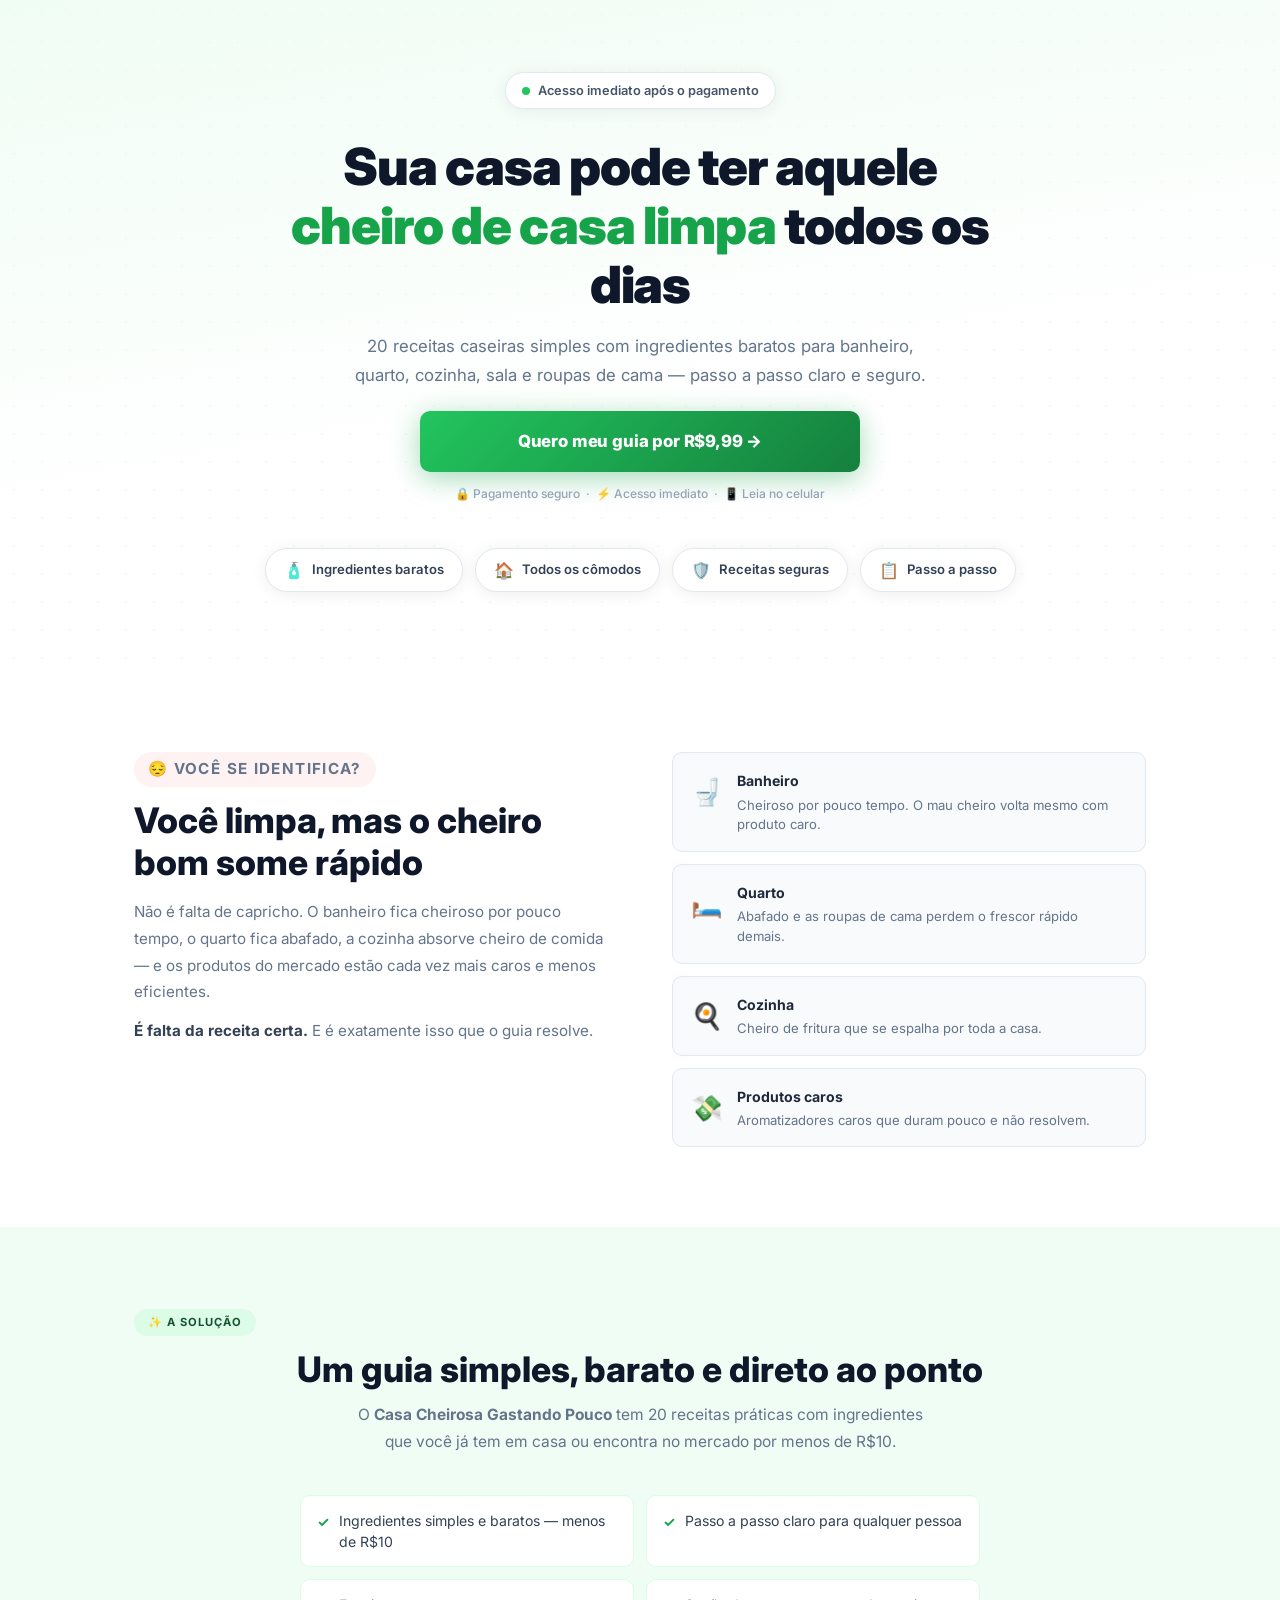
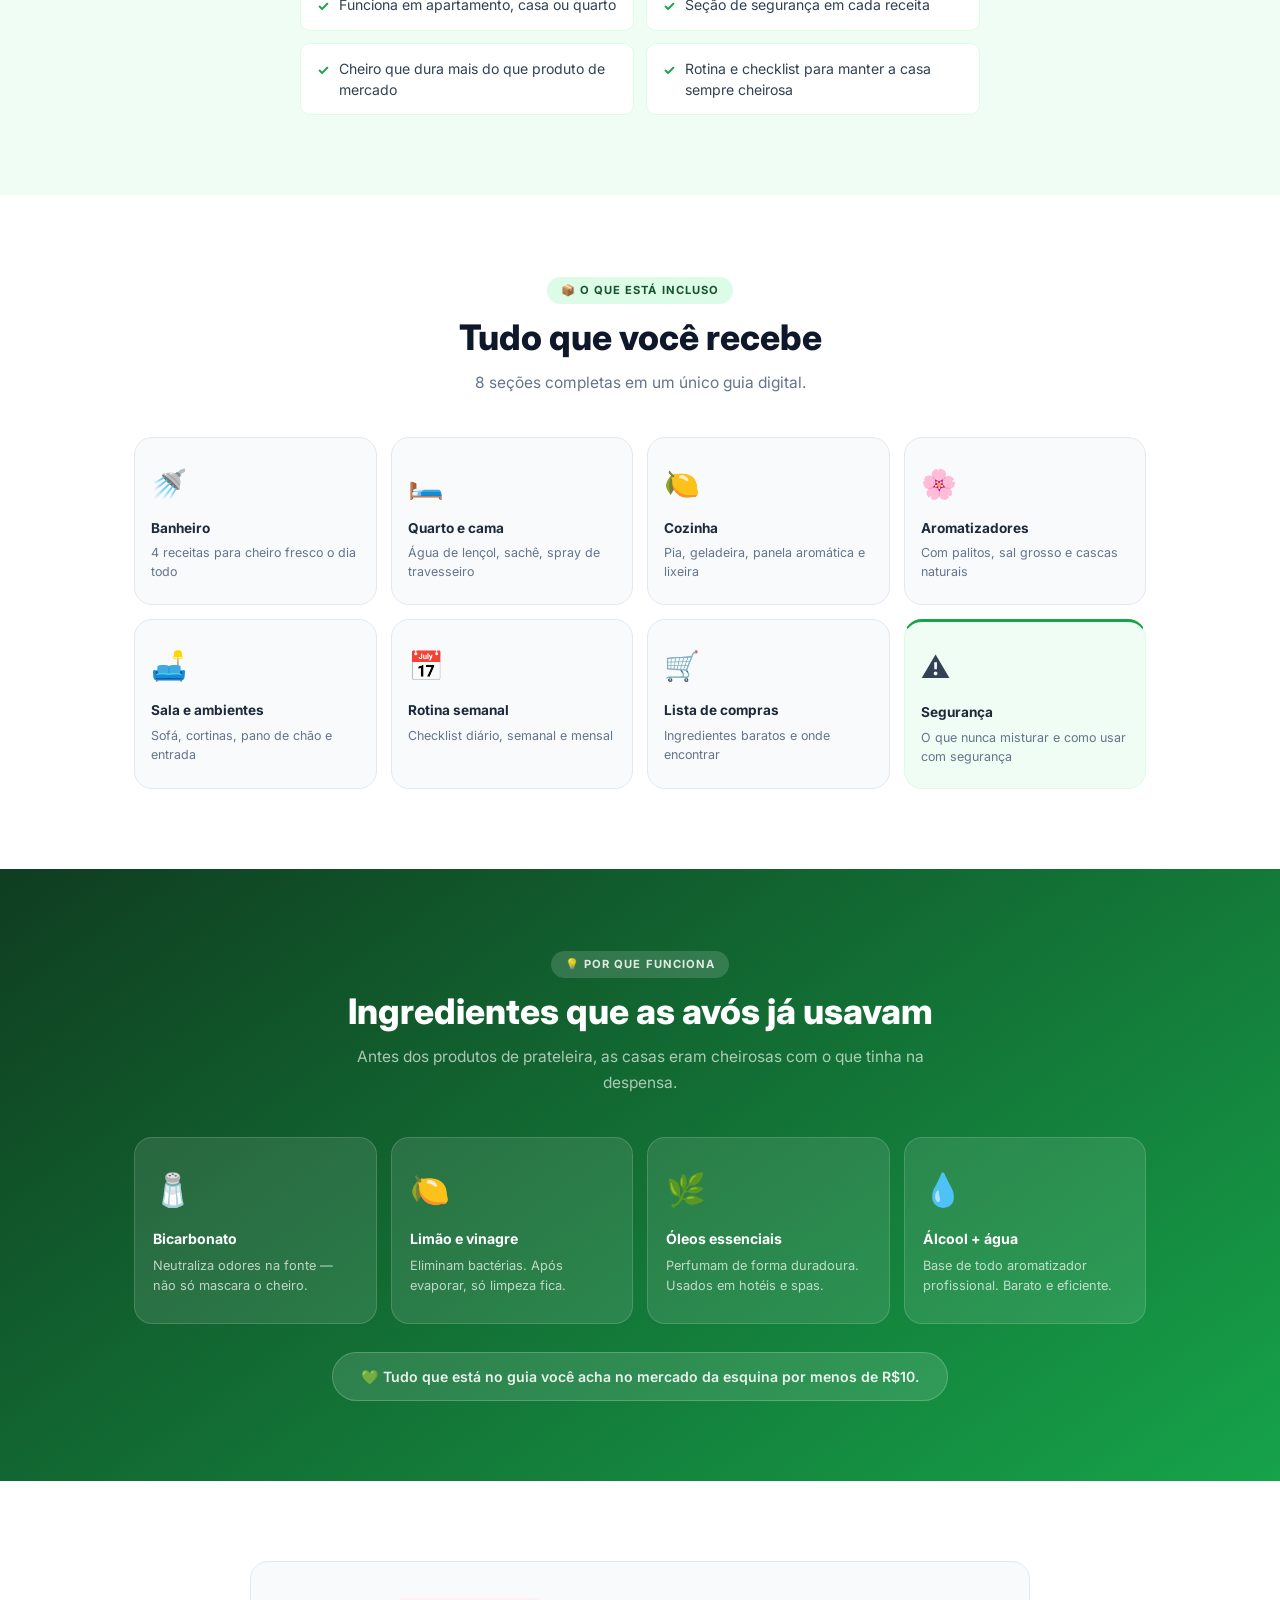
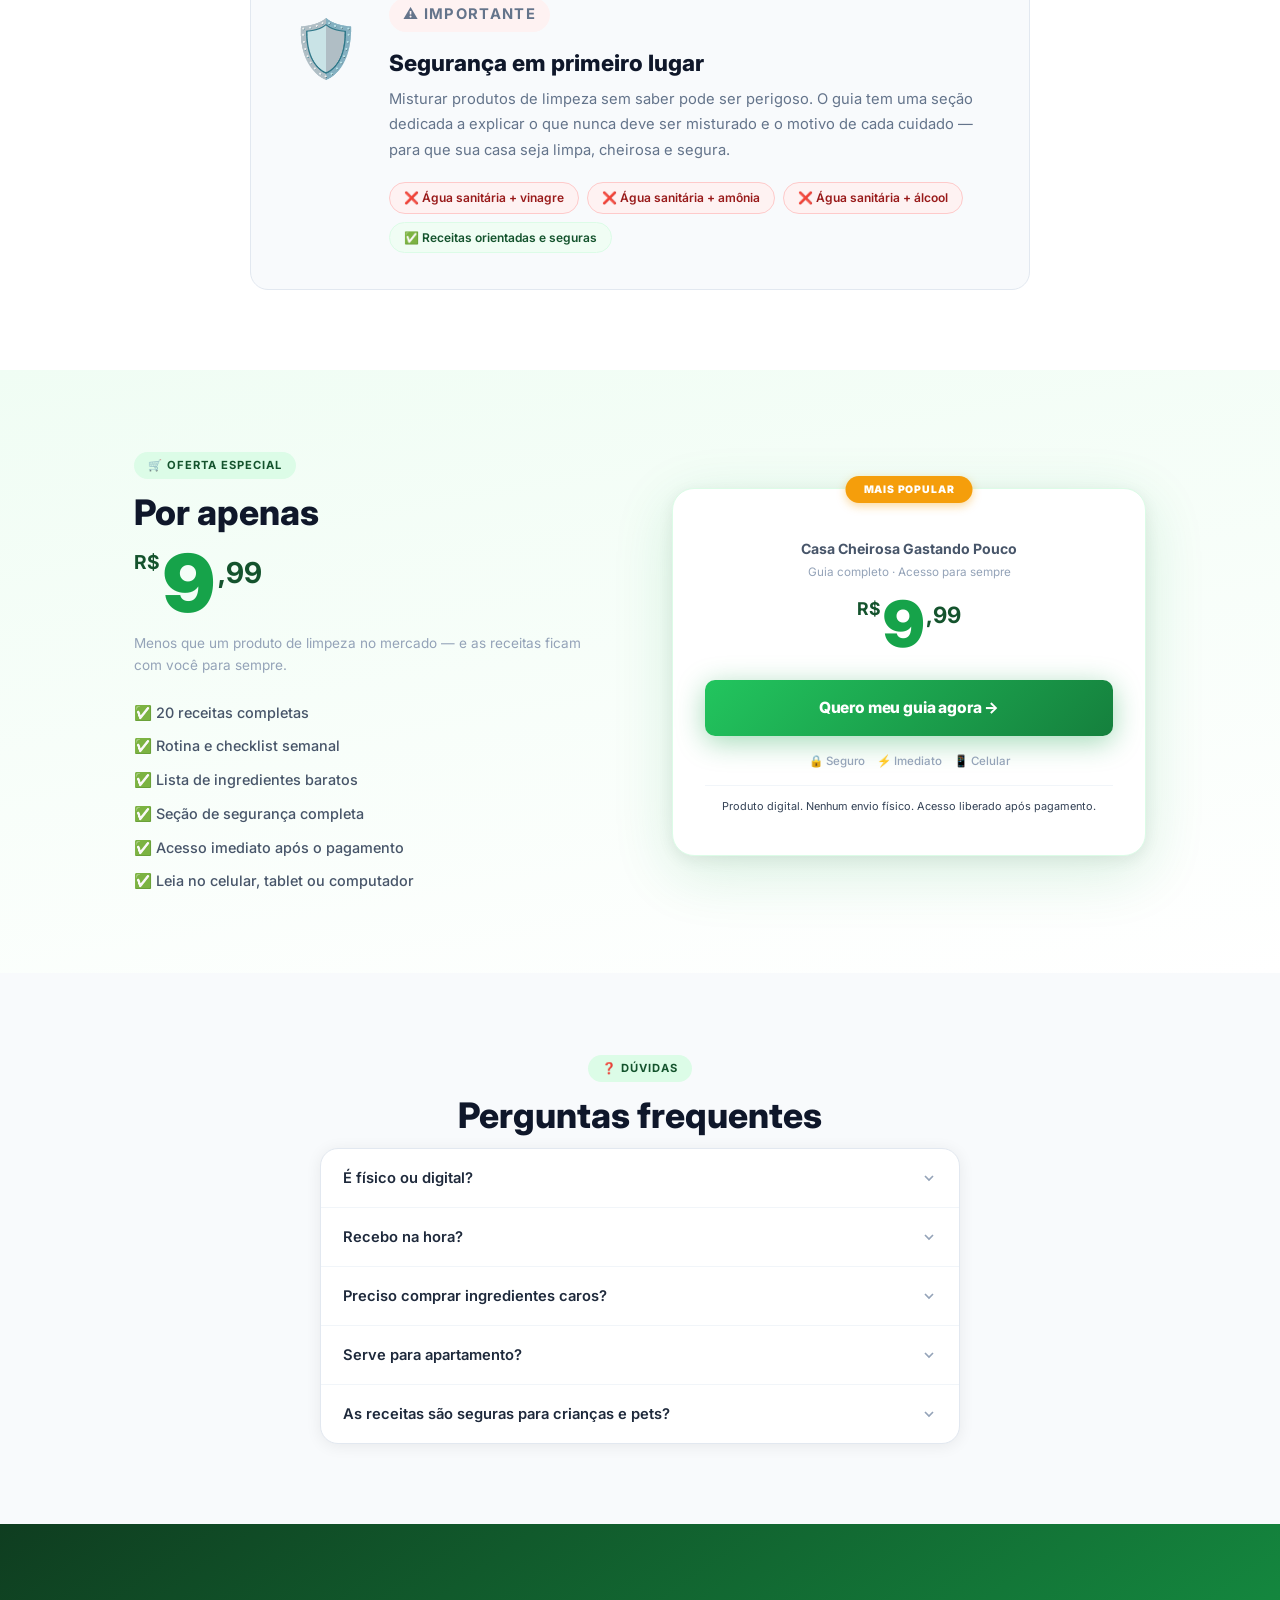
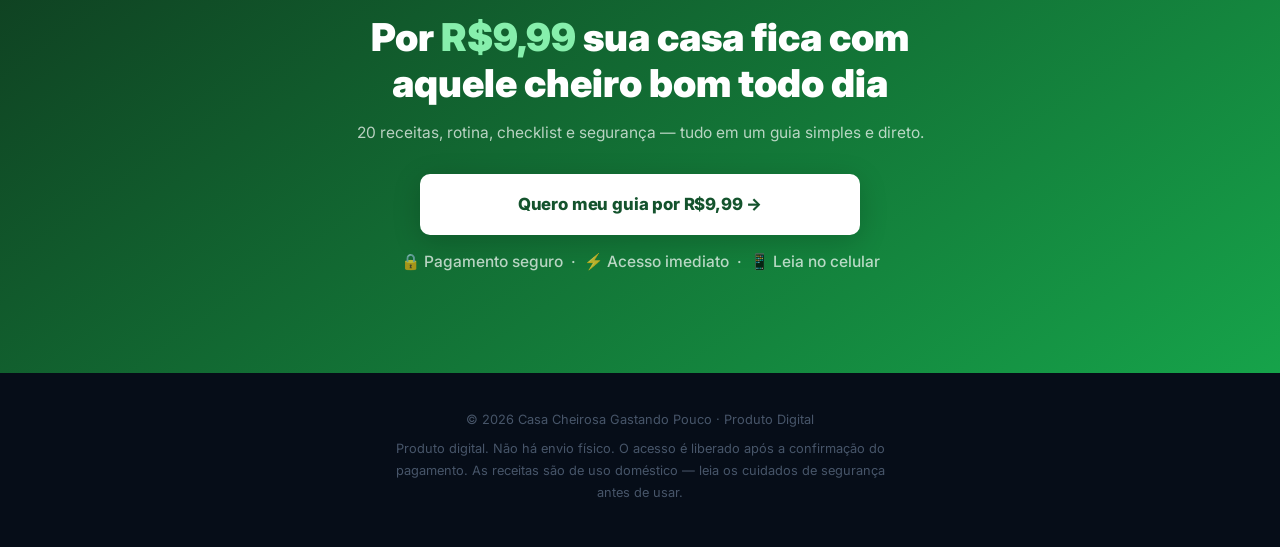
==== index.html @ 0b60769d "first commit" ====
<!DOCTYPE html>
<html lang="pt-BR">
<head>
  <meta charset="UTF-8"/>
  <meta name="viewport" content="width=device-width, initial-scale=1.0"/>
  <title>Casa Cheirosa Gastando Pouco</title>
  <meta name="description" content="20 receitas caseiras para deixar sua casa cheirosa gastando pouco. Banheiro, quarto, cozinha, sala e muito mais."/>
  <link rel="preconnect" href="https://fonts.googleapis.com"/>
  <link rel="preconnect" href="https://fonts.gstatic.com" crossorigin/>
  <link href="https://fonts.googleapis.com/css2?family=Inter:wght@400;500;600;700;800;900&display=swap" rel="stylesheet"/>
  <link rel="stylesheet" href="style.css"/>
  <script>
    !function(f,b,e,v,n,t,s){if(f.fbq)return;n=f.fbq=function(){n.callMethod?
    n.callMethod.apply(n,arguments):n.queue.push(arguments)};if(!f._fbq)f._fbq=n;
    n.push=n;n.loaded=!0;n.version='2.0';n.queue=[];t=b.createElement(e);t.async=!0;
    t.src=v;s=b.getElementsByTagName(e)[0];s.parentNode.insertBefore(t,s)}(window,
    document,'script','https://connect.facebook.net/en_US/fbevents.js');
    fbq('init','1058206879624682');
    fbq('track','PageView');
  </script>
</head>
<body>

<!-- HERO -->
<section class="hero">
  <div class="container">
    <div class="hero-tag">
      <span class="live-dot"></span> Acesso imediato após o pagamento
    </div>
    <h1>Sua casa pode ter aquele <span>cheiro de casa limpa</span> todos os dias</h1>
    <p class="hero-sub">20 receitas caseiras simples com ingredientes baratos para banheiro, quarto, cozinha, sala e roupas de cama — passo a passo claro e seguro.</p>
    <a href="https://pay.cakto.com.br/z6bmiye_926017" class="btn-cta" target="_blank" rel="noopener">
      Quero meu guia por R$9,99 →
    </a>
    <p class="hero-trust">🔒 Pagamento seguro &nbsp;·&nbsp; ⚡ Acesso imediato &nbsp;·&nbsp; 📱 Leia no celular</p>

    <div class="hero-badges">
      <div class="badge-item"><span>🧴</span><p>Ingredientes baratos</p></div>
      <div class="badge-item"><span>🏠</span><p>Todos os cômodos</p></div>
      <div class="badge-item"><span>🛡️</span><p>Receitas seguras</p></div>
      <div class="badge-item"><span>📋</span><p>Passo a passo</p></div>
    </div>
  </div>
</section>

<!-- DOR -->
<section class="section-white">
  <div class="container">
    <div class="two-col">
      <div class="col-text">
        <p class="label red-label">😔 Você se identifica?</p>
        <h2>Você limpa, mas o cheiro bom some rápido</h2>
        <p>Não é falta de capricho. O banheiro fica cheiroso por pouco tempo, o quarto fica abafado, a cozinha absorve cheiro de comida — e os produtos do mercado estão cada vez mais caros e menos eficientes.</p>
        <p><strong>É falta da receita certa.</strong> E é exatamente isso que o guia resolve.</p>
      </div>
      <div class="col-cards">
        <div class="dor-card"><span>🚽</span><div><h4>Banheiro</h4><p>Cheiroso por pouco tempo. O mau cheiro volta mesmo com produto caro.</p></div></div>
        <div class="dor-card"><span>🛏️</span><div><h4>Quarto</h4><p>Abafado e as roupas de cama perdem o frescor rápido demais.</p></div></div>
        <div class="dor-card"><span>🍳</span><div><h4>Cozinha</h4><p>Cheiro de fritura que se espalha por toda a casa.</p></div></div>
        <div class="dor-card"><span>💸</span><div><h4>Produtos caros</h4><p>Aromatizadores caros que duram pouco e não resolvem.</p></div></div>
      </div>
    </div>
  </div>
</section>

<!-- SOLUÇÃO -->
<section class="section-green-bg">
  <div class="container">
    <p class="label green-label">✨ A solução</p>
    <h2>Um guia simples, barato e direto ao ponto</h2>
    <p class="section-desc">O <strong>Casa Cheirosa Gastando Pouco</strong> tem 20 receitas práticas com ingredientes que você já tem em casa ou encontra no mercado por menos de R$10.</p>
    <div class="sol-grid">
      <div class="sol-item"><span>✓</span><p>Ingredientes simples e baratos — menos de R$10</p></div>
      <div class="sol-item"><span>✓</span><p>Passo a passo claro para qualquer pessoa</p></div>
      <div class="sol-item"><span>✓</span><p>Funciona em apartamento, casa ou quarto</p></div>
      <div class="sol-item"><span>✓</span><p>Seção de segurança em cada receita</p></div>
      <div class="sol-item"><span>✓</span><p>Cheiro que dura mais do que produto de mercado</p></div>
      <div class="sol-item"><span>✓</span><p>Rotina e checklist para manter a casa sempre cheirosa</p></div>
    </div>
  </div>
</section>

<!-- CONTEÚDO -->
<section class="section-white">
  <div class="container center">
    <p class="label">📦 O que está incluso</p>
    <h2>Tudo que você recebe</h2>
    <p class="section-desc">8 seções completas em um único guia digital.</p>
    <div class="grid-4">
      <div class="content-card"><div class="cc-icon">🚿</div><h4>Banheiro</h4><p>4 receitas para cheiro fresco o dia todo</p></div>
      <div class="content-card"><div class="cc-icon">🛏️</div><h4>Quarto e cama</h4><p>Água de lençol, sachê, spray de travesseiro</p></div>
      <div class="content-card"><div class="cc-icon">🍋</div><h4>Cozinha</h4><p>Pia, geladeira, panela aromática e lixeira</p></div>
      <div class="content-card"><div class="cc-icon">🌸</div><h4>Aromatizadores</h4><p>Com palitos, sal grosso e cascas naturais</p></div>
      <div class="content-card"><div class="cc-icon">🛋️</div><h4>Sala e ambientes</h4><p>Sofá, cortinas, pano de chão e entrada</p></div>
      <div class="content-card"><div class="cc-icon">📅</div><h4>Rotina semanal</h4><p>Checklist diário, semanal e mensal</p></div>
      <div class="content-card"><div class="cc-icon">🛒</div><h4>Lista de compras</h4><p>Ingredientes baratos e onde encontrar</p></div>
      <div class="content-card cc-destaque"><div class="cc-icon">⚠️</div><h4>Segurança</h4><p>O que nunca misturar e como usar com segurança</p></div>
    </div>
  </div>
</section>

<!-- POR QUE FUNCIONA -->
<section class="section-dark">
  <div class="container center">
    <p class="label label-light">💡 Por que funciona</p>
    <h2 class="white">Ingredientes que as avós já usavam</h2>
    <p class="section-desc light">Antes dos produtos de prateleira, as casas eram cheirosas com o que tinha na despensa.</p>
    <div class="grid-4">
      <div class="why-card"><span>🧂</span><h4>Bicarbonato</h4><p>Neutraliza odores na fonte — não só mascara o cheiro.</p></div>
      <div class="why-card"><span>🍋</span><h4>Limão e vinagre</h4><p>Eliminam bactérias. Após evaporar, só limpeza fica.</p></div>
      <div class="why-card"><span>🌿</span><h4>Óleos essenciais</h4><p>Perfumam de forma duradoura. Usados em hotéis e spas.</p></div>
      <div class="why-card"><span>💧</span><h4>Álcool + água</h4><p>Base de todo aromatizador profissional. Barato e eficiente.</p></div>
    </div>
    <div class="why-note">💚 Tudo que está no guia você acha no mercado da esquina por menos de R$10.</div>
  </div>
</section>

<!-- SEGURANÇA -->
<section class="section-white">
  <div class="container">
    <div class="safety-block">
      <div class="safety-left">
        <span class="safety-emoji">🛡️</span>
      </div>
      <div class="safety-right">
        <p class="label red-label">⚠️ Importante</p>
        <h2>Segurança em primeiro lugar</h2>
        <p>Misturar produtos de limpeza sem saber pode ser perigoso. O guia tem uma seção dedicada a explicar o que nunca deve ser misturado e o motivo de cada cuidado — para que sua casa seja limpa, cheirosa e segura.</p>
        <div class="pill-row">
          <span class="pill-no">❌ Água sanitária + vinagre</span>
          <span class="pill-no">❌ Água sanitária + amônia</span>
          <span class="pill-no">❌ Água sanitária + álcool</span>
          <span class="pill-yes">✅ Receitas orientadas e seguras</span>
        </div>
      </div>
    </div>
  </div>
</section>

<!-- PREÇO -->
<section class="section-price" id="comprar">
  <div class="container">
    <div class="price-box">
      <div class="price-left">
        <p class="label green-label">🛒 Oferta especial</p>
        <h2>Por apenas</h2>
        <div class="price-num">
          <span class="p-rs">R$</span><span class="p-int">9</span><span class="p-dec">,99</span>
        </div>
        <p class="price-obs">Menos que um produto de limpeza no mercado — e as receitas ficam com você para sempre.</p>
        <ul class="price-list">
          <li>✅ 20 receitas completas</li>
          <li>✅ Rotina e checklist semanal</li>
          <li>✅ Lista de ingredientes baratos</li>
          <li>✅ Seção de segurança completa</li>
          <li>✅ Acesso imediato após o pagamento</li>
          <li>✅ Leia no celular, tablet ou computador</li>
        </ul>
      </div>
      <div class="price-right">
        <div class="price-card">
          <div class="pc-top">MAIS POPULAR</div>
          <p class="pc-title">Casa Cheirosa Gastando Pouco</p>
          <p class="pc-sub">Guia completo · Acesso para sempre</p>
          <div class="pc-valor">
            <span>R$</span><strong>9</strong><span>,99</span>
          </div>
          <a href="https://pay.cakto.com.br/z6bmiye_926017" class="btn-cta btn-cta-card" target="_blank" rel="noopener">
            Quero meu guia agora →
          </a>
          <div class="pc-selos">
            <span>🔒 Seguro</span>
            <span>⚡ Imediato</span>
            <span>📱 Celular</span>
          </div>
          <p class="pc-nota">Produto digital. Nenhum envio físico. Acesso liberado após pagamento.</p>
        </div>
      </div>
    </div>
  </div>
</section>

<!-- FAQ -->
<section class="section-faq">
  <div class="container center">
    <p class="label">❓ Dúvidas</p>
    <h2>Perguntas frequentes</h2>
    <div class="faq-wrap">
      <div class="faq-item">
        <button class="faq-btn" aria-expanded="false">É físico ou digital?<svg viewBox="0 0 24 24" fill="none" stroke="currentColor" stroke-width="2.5"><polyline points="6 9 12 15 18 9"/></svg></button>
        <div class="faq-body" hidden><p>100% digital. Nada é enviado. Você recebe o acesso imediatamente após a compra, para ler no celular, tablet ou computador.</p></div>
      </div>
      <div class="faq-item">
        <button class="faq-btn" aria-expanded="false">Recebo na hora?<svg viewBox="0 0 24 24" fill="none" stroke="currentColor" stroke-width="2.5"><polyline points="6 9 12 15 18 9"/></svg></button>
        <div class="faq-body" hidden><p>Sim. O acesso é liberado imediatamente após a confirmação do pagamento.</p></div>
      </div>
      <div class="faq-item">
        <button class="faq-btn" aria-expanded="false">Preciso comprar ingredientes caros?<svg viewBox="0 0 24 24" fill="none" stroke="currentColor" stroke-width="2.5"><polyline points="6 9 12 15 18 9"/></svg></button>
        <div class="faq-body" hidden><p>Não. Os ingredientes são simples e fáceis de encontrar em qualquer mercadinho, normalmente por menos de R$10.</p></div>
      </div>
      <div class="faq-item">
        <button class="faq-btn" aria-expanded="false">Serve para apartamento?<svg viewBox="0 0 24 24" fill="none" stroke="currentColor" stroke-width="2.5"><polyline points="6 9 12 15 18 9"/></svg></button>
        <div class="faq-body" hidden><p>Sim. As receitas funcionam em apartamento, casa, quarto ou quitinete — qualquer tipo de espaço.</p></div>
      </div>
      <div class="faq-item">
        <button class="faq-btn" aria-expanded="false">As receitas são seguras para crianças e pets?<svg viewBox="0 0 24 24" fill="none" stroke="currentColor" stroke-width="2.5"><polyline points="6 9 12 15 18 9"/></svg></button>
        <div class="faq-body" hidden><p>O guia tem uma seção de segurança explicando quais produtos nunca devem ser misturados. Sempre recomendamos ler os cuidados antes de usar.</p></div>
      </div>
    </div>
  </div>
</section>

<!-- CTA FINAL -->
<section class="section-final">
  <div class="container center">
    <h2>Por <span>R$9,99</span> sua casa fica com aquele cheiro bom todo dia</h2>
    <p>20 receitas, rotina, checklist e segurança — tudo em um guia simples e direto.</p>
    <a href="https://pay.cakto.com.br/z6bmiye_926017" class="btn-cta btn-final" target="_blank" rel="noopener">
      Quero meu guia por R$9,99 →
    </a>
    <p class="final-trust">🔒 Pagamento seguro &nbsp;·&nbsp; ⚡ Acesso imediato &nbsp;·&nbsp; 📱 Leia no celular</p>
  </div>
</section>

<!-- FOOTER -->
<footer class="footer">
  <div class="container center">
    <p>© 2026 Casa Cheirosa Gastando Pouco · Produto Digital</p>
    <p class="footer-obs">Produto digital. Não há envio físico. O acesso é liberado após a confirmação do pagamento. As receitas são de uso doméstico — leia os cuidados de segurança antes de usar.</p>
  </div>
</footer>

<script src="script.js"></script>
</body>
</html>
---- style.css ----
*, *::before, *::after { box-sizing: border-box; margin: 0; padding: 0; }

:root {
  --green:       #16a34a;
  --green-dark:  #14532d;
  --green-mid:   #22c55e;
  --green-bg:    #f0fdf4;
  --green-lt:    #dcfce7;
  --amber:       #f59e0b;
  --red:         #dc2626;
  --red-bg:      #fef2f2;
  --white:       #ffffff;
  --g50:         #f8fafc;
  --g100:        #f1f5f9;
  --g200:        #e2e8f0;
  --g400:        #94a3b8;
  --g500:        #64748b;
  --g600:        #475569;
  --g700:        #334155;
  --g800:        #1e293b;
  --g900:        #0f172a;
  --font:        'Inter', sans-serif;
  --r:           10px;
  --r-lg:        18px;
  --sh:          0 2px 16px rgba(0,0,0,.07);
  --sh-lg:       0 8px 40px rgba(0,0,0,.12);
}

html { scroll-behavior: smooth; }

body {
  font-family: var(--font);
  color: var(--g700);
  background: var(--white);
  font-size: 16px;
  line-height: 1.65;
  -webkit-font-smoothing: antialiased;
}

a { text-decoration: none; color: inherit; }
ul { list-style: none; }

.container {
  max-width: 1060px;
  margin: 0 auto;
  padding: 0 24px;
}

.center { text-align: center; }

/* ── LABELS ── */
.label {
  display: inline-block;
  font-size: .7rem;
  font-weight: 700;
  text-transform: uppercase;
  letter-spacing: .09em;
  background: var(--green-lt);
  color: var(--green-dark);
  padding: 4px 14px;
  border-radius: 100px;
  margin-bottom: 12px;
}
.green-label { background: var(--green-lt); color: var(--green-dark); }
.red-label   { background: var(--red-bg); color: var(--red); }
.label-light { background: rgba(255,255,255,.15); color: rgba(255,255,255,.85); }

/* ── HEADINGS ── */
h2 {
  font-size: clamp(1.6rem, 3.5vw, 2.2rem);
  font-weight: 800;
  color: var(--g900);
  line-height: 1.2;
  margin-bottom: 12px;
}
h2.white { color: white; }

.section-desc {
  font-size: .97rem;
  color: var(--g500);
  max-width: 580px;
  margin: 0 auto 40px;
  line-height: 1.7;
}
.section-desc.light { color: rgba(255,255,255,.65); }

/* ── BUTTON ── */
.btn-cta {
  display: inline-flex;
  align-items: center;
  justify-content: center;
  background: linear-gradient(135deg, #22c55e, #15803d);
  color: white;
  font-family: var(--font);
  font-size: 1.05rem;
  font-weight: 800;
  padding: 17px 40px;
  border-radius: var(--r);
  border: none;
  cursor: pointer;
  box-shadow: 0 6px 28px rgba(22,163,74,.4);
  transition: transform .18s, box-shadow .18s;
  letter-spacing: -.01em;
  max-width: 440px;
  width: 100%;
  text-align: center;
  margin-top: 20px;
}
.btn-cta:hover { transform: translateY(-3px); box-shadow: 0 12px 40px rgba(22,163,74,.5); }
.btn-cta:active { transform: none; }

/* ══════════════════
   HERO
══════════════════ */
.hero {
  background: linear-gradient(170deg, #f0fdf4 0%, #ffffff 60%);
  padding: 72px 0 80px;
  text-align: center;
  position: relative;
  overflow: hidden;
}

.hero::before {
  content: '';
  position: absolute;
  inset: 0;
  background-image: radial-gradient(circle, #dcfce7 1px, transparent 1px);
  background-size: 28px 28px;
  opacity: .5;
  pointer-events: none;
}

.hero .container { position: relative; }

.hero-tag {
  display: inline-flex;
  align-items: center;
  gap: 8px;
  font-size: .8rem;
  font-weight: 600;
  color: var(--g600);
  background: white;
  border: 1px solid var(--g200);
  padding: 7px 16px;
  border-radius: 100px;
  margin-bottom: 28px;
  box-shadow: var(--sh);
}

.live-dot {
  width: 8px; height: 8px;
  background: var(--green-mid);
  border-radius: 50%;
  flex-shrink: 0;
  animation: pulse 1.8s ease-in-out infinite;
}

@keyframes pulse {
  0%, 100% { box-shadow: 0 0 0 0 rgba(34,197,94,.5); }
  50%       { box-shadow: 0 0 0 6px rgba(34,197,94,0); }
}

.hero h1 {
  font-size: clamp(2rem, 5vw, 3.2rem);
  font-weight: 900;
  color: var(--g900);
  line-height: 1.15;
  max-width: 720px;
  margin: 0 auto 18px;
  letter-spacing: -.02em;
}

.hero h1 span { color: var(--green); }

.hero-sub {
  font-size: 1.05rem;
  color: var(--g500);
  max-width: 580px;
  margin: 0 auto;
  line-height: 1.75;
}

.hero-trust {
  font-size: .75rem;
  color: var(--g400);
  margin-top: 12px;
  font-weight: 500;
}

.hero-badges {
  display: flex;
  justify-content: center;
  gap: 12px;
  margin-top: 44px;
  flex-wrap: wrap;
}

.badge-item {
  display: flex;
  align-items: center;
  gap: 8px;
  background: white;
  border: 1px solid var(--g200);
  border-radius: 100px;
  padding: 8px 18px;
  font-size: .82rem;
  font-weight: 600;
  color: var(--g700);
  box-shadow: var(--sh);
}
.badge-item span { font-size: 1rem; }

/* ══════════════════
   SEÇÕES BASE
══════════════════ */
.section-white    { padding: 80px 0; background: var(--white); }
.section-green-bg { padding: 80px 0; background: var(--green-bg); }
.section-dark     { padding: 80px 0; background: linear-gradient(145deg, #0f3d20, #16a34a); }
.section-price    { padding: 80px 0; background: linear-gradient(170deg, #f0fdf4, #ffffff); }
.section-faq      { padding: 80px 0; background: var(--g50); }
.section-final    { padding: 90px 0; background: linear-gradient(145deg, #0f3d20, #16a34a); }

/* ══════════════════
   DOR
══════════════════ */
.two-col {
  display: grid;
  grid-template-columns: 1fr 1fr;
  gap: 64px;
  align-items: start;
}

.col-text h2 { margin-bottom: 16px; }
.col-text p  { font-size: .95rem; color: var(--g500); line-height: 1.75; margin-bottom: 12px; }
.col-text p strong { color: var(--g700); }

.col-cards { display: flex; flex-direction: column; gap: 12px; }

.dor-card {
  display: flex;
  align-items: flex-start;
  gap: 14px;
  background: var(--g50);
  border: 1px solid var(--g200);
  border-radius: var(--r);
  padding: 16px 18px;
  transition: box-shadow .18s;
}
.dor-card:hover { box-shadow: var(--sh); }
.dor-card > span { font-size: 1.6rem; flex-shrink: 0; margin-top: 2px; }
.dor-card h4 { font-size: .88rem; font-weight: 700; color: var(--g800); margin-bottom: 3px; }
.dor-card p  { font-size: .82rem; color: var(--g500); line-height: 1.5; }

/* ══════════════════
   SOLUÇÃO
══════════════════ */
.section-green-bg h2 { text-align: center; }
.section-green-bg .section-desc { text-align: center; }

.sol-grid {
  display: grid;
  grid-template-columns: 1fr 1fr;
  gap: 12px;
  max-width: 680px;
  margin: 0 auto;
}

.sol-item {
  display: flex;
  align-items: flex-start;
  gap: 10px;
  background: white;
  border-radius: var(--r);
  padding: 14px 16px;
  font-size: .88rem;
  color: var(--g700);
  line-height: 1.5;
  border: 1px solid var(--green-lt);
}
.sol-item span { color: var(--green); font-weight: 700; flex-shrink: 0; margin-top: 1px; }

/* ══════════════════
   CONTEÚDO
══════════════════ */
.grid-4 {
  display: grid;
  grid-template-columns: repeat(4, 1fr);
  gap: 14px;
}

.content-card {
  background: var(--g50);
  border: 1px solid var(--g200);
  border-radius: var(--r-lg);
  padding: 22px 16px;
  text-align: left;
  transition: all .18s;
}
.content-card:hover { background: var(--green-bg); border-color: var(--green-lt); transform: translateY(-2px); box-shadow: var(--sh); }
.cc-destaque { background: var(--green-bg); border-color: var(--green-lt); border-top: 3px solid var(--green); }
.cc-icon { font-size: 1.8rem; margin-bottom: 10px; }
.content-card h4 { font-size: .85rem; font-weight: 700; color: var(--g800); margin-bottom: 5px; }
.content-card p  { font-size: .78rem; color: var(--g500); line-height: 1.5; }

/* ══════════════════
   POR QUE FUNCIONA
══════════════════ */
.why-card {
  background: rgba(255,255,255,.1);
  border: 1px solid rgba(255,255,255,.15);
  border-radius: var(--r-lg);
  padding: 26px 18px;
  text-align: left;
  transition: background .18s;
}
.why-card:hover { background: rgba(255,255,255,.18); }
.why-card > span { font-size: 2rem; display: block; margin-bottom: 10px; }
.why-card h4 { font-size: .88rem; font-weight: 700; color: white; margin-bottom: 6px; }
.why-card p  { font-size: .8rem; color: rgba(255,255,255,.7); line-height: 1.6; }

.why-note {
  display: inline-block;
  background: rgba(255,255,255,.12);
  border: 1px solid rgba(255,255,255,.2);
  border-radius: 100px;
  padding: 12px 28px;
  font-size: .88rem;
  font-weight: 600;
  color: rgba(255,255,255,.9);
  margin-top: 28px;
}

/* ══════════════════
   SEGURANÇA
══════════════════ */
.safety-block {
  display: flex;
  align-items: flex-start;
  gap: 28px;
  background: var(--g50);
  border: 1px solid var(--g200);
  border-radius: var(--r-lg);
  padding: 36px 40px;
  max-width: 780px;
  margin: 0 auto;
}
.safety-emoji { font-size: 3.5rem; display: block; margin-top: 4px; flex-shrink: 0; }
.safety-right h2 { font-size: 1.4rem; margin-bottom: 10px; }
.safety-right p  { font-size: .92rem; color: var(--g500); line-height: 1.75; margin-bottom: 18px; }

.pill-row { display: flex; flex-wrap: wrap; gap: 8px; }
.pill-no, .pill-yes {
  font-size: .75rem;
  font-weight: 600;
  padding: 5px 14px;
  border-radius: 100px;
}
.pill-no  { background: #fef2f2; color: #991b1b; border: 1px solid #fecaca; }
.pill-yes { background: var(--green-bg); color: var(--green-dark); border: 1px solid var(--green-lt); }

/* ══════════════════
   PREÇO
══════════════════ */
.price-box {
  display: grid;
  grid-template-columns: 1fr 1fr;
  gap: 64px;
  align-items: center;
}

.price-left h2 { font-size: clamp(1.6rem, 3vw, 2.2rem); margin-bottom: 6px; }

.price-num {
  display: inline-flex;
  align-items: flex-start;
  gap: 3px;
  line-height: 1;
  margin: 4px 0 10px;
}
.p-rs  { font-size: 1.2rem; font-weight: 700; color: var(--green-dark); margin-top: 10px; }
.p-int { font-size: 5rem; font-weight: 900; color: var(--green); line-height: 1; }
.p-dec { font-size: 1.8rem; font-weight: 700; color: var(--green-dark); margin-top: 16px; }

.price-obs { font-size: .85rem; color: var(--g400); margin-bottom: 24px; line-height: 1.6; }

.price-list { display: flex; flex-direction: column; gap: 10px; }
.price-list li { font-size: .9rem; color: var(--g600); font-weight: 500; }

.price-card {
  background: white;
  border: 1.5px solid var(--green-lt);
  border-radius: 22px;
  padding: 40px 32px;
  text-align: center;
  position: relative;
  box-shadow: 0 16px 60px rgba(22,163,74,.16), 0 4px 16px rgba(0,0,0,.07);
}

.pc-top {
  position: absolute;
  top: -13px; left: 50%; transform: translateX(-50%);
  background: var(--amber);
  color: white;
  font-size: .65rem;
  font-weight: 900;
  letter-spacing: .08em;
  padding: 5px 18px;
  border-radius: 100px;
  white-space: nowrap;
  box-shadow: 0 3px 10px rgba(245,158,11,.4);
}

.pc-title { font-size: .88rem; font-weight: 700; color: var(--g600); margin-bottom: 3px; margin-top: 8px; }
.pc-sub   { font-size: .73rem; color: var(--g400); margin-bottom: 10px; }

.pc-valor {
  display: inline-flex;
  align-items: flex-start;
  gap: 2px;
  line-height: 1;
  margin-bottom: 4px;
}
.pc-valor span  { font-size: 1.1rem; font-weight: 700; color: var(--green-dark); margin-top: 8px; }
.pc-valor strong { font-size: 4rem; font-weight: 900; color: var(--green); line-height: 1; }
.pc-valor span:last-child { font-size: 1.4rem; margin-top: 12px; }

.btn-cta-card { max-width: 100%; font-size: .97rem; padding: 15px 20px; margin-bottom: 16px; }

.pc-selos { display: flex; justify-content: center; gap: 12px; flex-wrap: wrap; margin-bottom: 14px; }
.pc-selos span { font-size: .72rem; color: var(--g400); font-weight: 500; }

.pc-nota { font-size: .68rem; color: var(--g300); line-height: 1.6; border-top: 1px solid var(--g100); padding-top: 12px; }

/* ══════════════════
   FAQ
══════════════════ */
.faq-wrap {
  max-width: 640px;
  margin: 0 auto;
  text-align: left;
  border: 1px solid var(--g200);
  border-radius: var(--r-lg);
  overflow: hidden;
  background: white;
  box-shadow: var(--sh);
}

.faq-item { border-bottom: 1px solid var(--g100); }
.faq-item:last-child { border-bottom: none; }

.faq-btn {
  width: 100%;
  background: none;
  border: none;
  font-family: var(--font);
  font-size: .92rem;
  font-weight: 600;
  color: var(--g800);
  padding: 20px 22px;
  display: flex;
  justify-content: space-between;
  align-items: center;
  gap: 14px;
  cursor: pointer;
  text-align: left;
  transition: background .14s;
}
.faq-btn:hover { background: var(--g50); }
.faq-btn[aria-expanded="true"] { background: var(--green-bg); color: var(--green-dark); }
.faq-btn svg { width: 16px; height: 16px; flex-shrink: 0; color: var(--g400); transition: transform .22s; }
.faq-btn[aria-expanded="true"] svg { transform: rotate(180deg); color: var(--green); }

.faq-body { border-top: 1px solid var(--g100); }
.faq-body p { padding: 16px 22px 20px; font-size: .88rem; color: var(--g500); line-height: 1.75; }

/* ══════════════════
   CTA FINAL
══════════════════ */
.section-final h2 {
  font-size: clamp(1.6rem, 4vw, 2.4rem);
  font-weight: 900;
  color: white;
  max-width: 600px;
  margin: 0 auto 14px;
  line-height: 1.2;
}
.section-final h2 span { color: #86efac; }
.section-final p { font-size: .97rem; color: rgba(255,255,255,.7); margin-bottom: 8px; }

.btn-final {
  background: white;
  color: var(--green-dark);
  box-shadow: 0 6px 28px rgba(0,0,0,.18);
  font-size: 1.05rem;
}
.btn-final:hover { box-shadow: 0 12px 40px rgba(0,0,0,.25); }

.final-trust { font-size: .75rem; color: rgba(255,255,255,.5); margin-top: 14px; font-weight: 500; }

/* ══════════════════
   FOOTER
══════════════════ */
.footer { background: #060d18; padding: 36px 24px; }
.footer p { font-size: .8rem; color: var(--g600); margin-bottom: 8px; }
.footer-obs { font-size: .7rem; color: var(--g700); max-width: 520px; margin: 0 auto; line-height: 1.7; }

/* ══════════════════
   RESPONSIVE TABLET
══════════════════ */
@media (max-width: 860px) {
  .two-col   { grid-template-columns: 1fr; gap: 40px; }
  .grid-4    { grid-template-columns: repeat(2, 1fr); }
  .sol-grid  { grid-template-columns: 1fr; }
  .price-box { grid-template-columns: 1fr; gap: 40px; }
}

/* ══════════════════
   RESPONSIVE MOBILE
══════════════════ */
@media (max-width: 540px) {
  .hero { padding: 52px 0 60px; }
  .hero h1 { font-size: 1.9rem; }
  .top-banner img { max-height: 180px; object-position: center; }
  .grid-4 { grid-template-columns: 1fr; }
  .safety-block { flex-direction: column; padding: 28px 22px; }
  .section-white, .section-green-bg, .section-dark,
  .section-price, .section-faq, .section-final { padding: 60px 0; }
  .price-card { padding: 32px 22px; }
  .p-int { font-size: 4rem; }
  .btn-cta { font-size: .95rem; padding: 15px 28px; }
  .hero-badges { gap: 8px; }
  .badge-item { font-size: .75rem; padding: 7px 14px; }
}
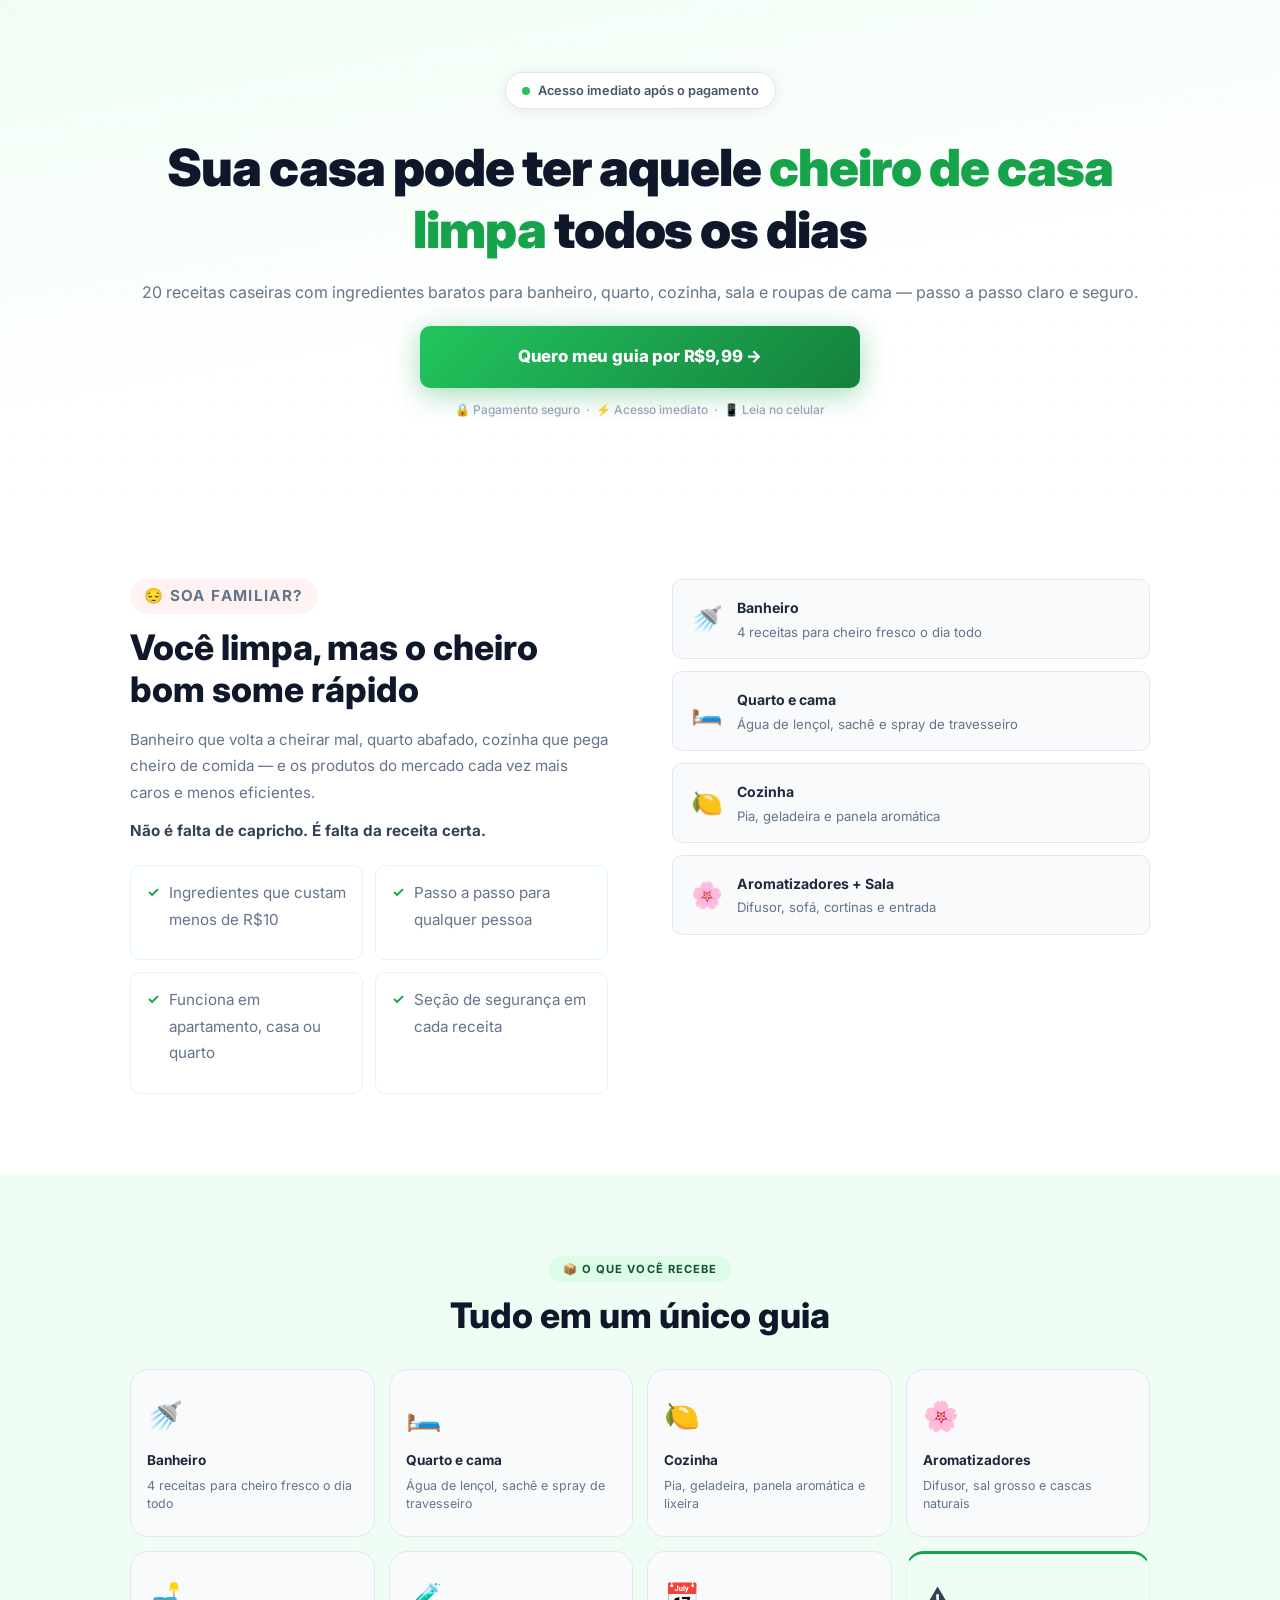
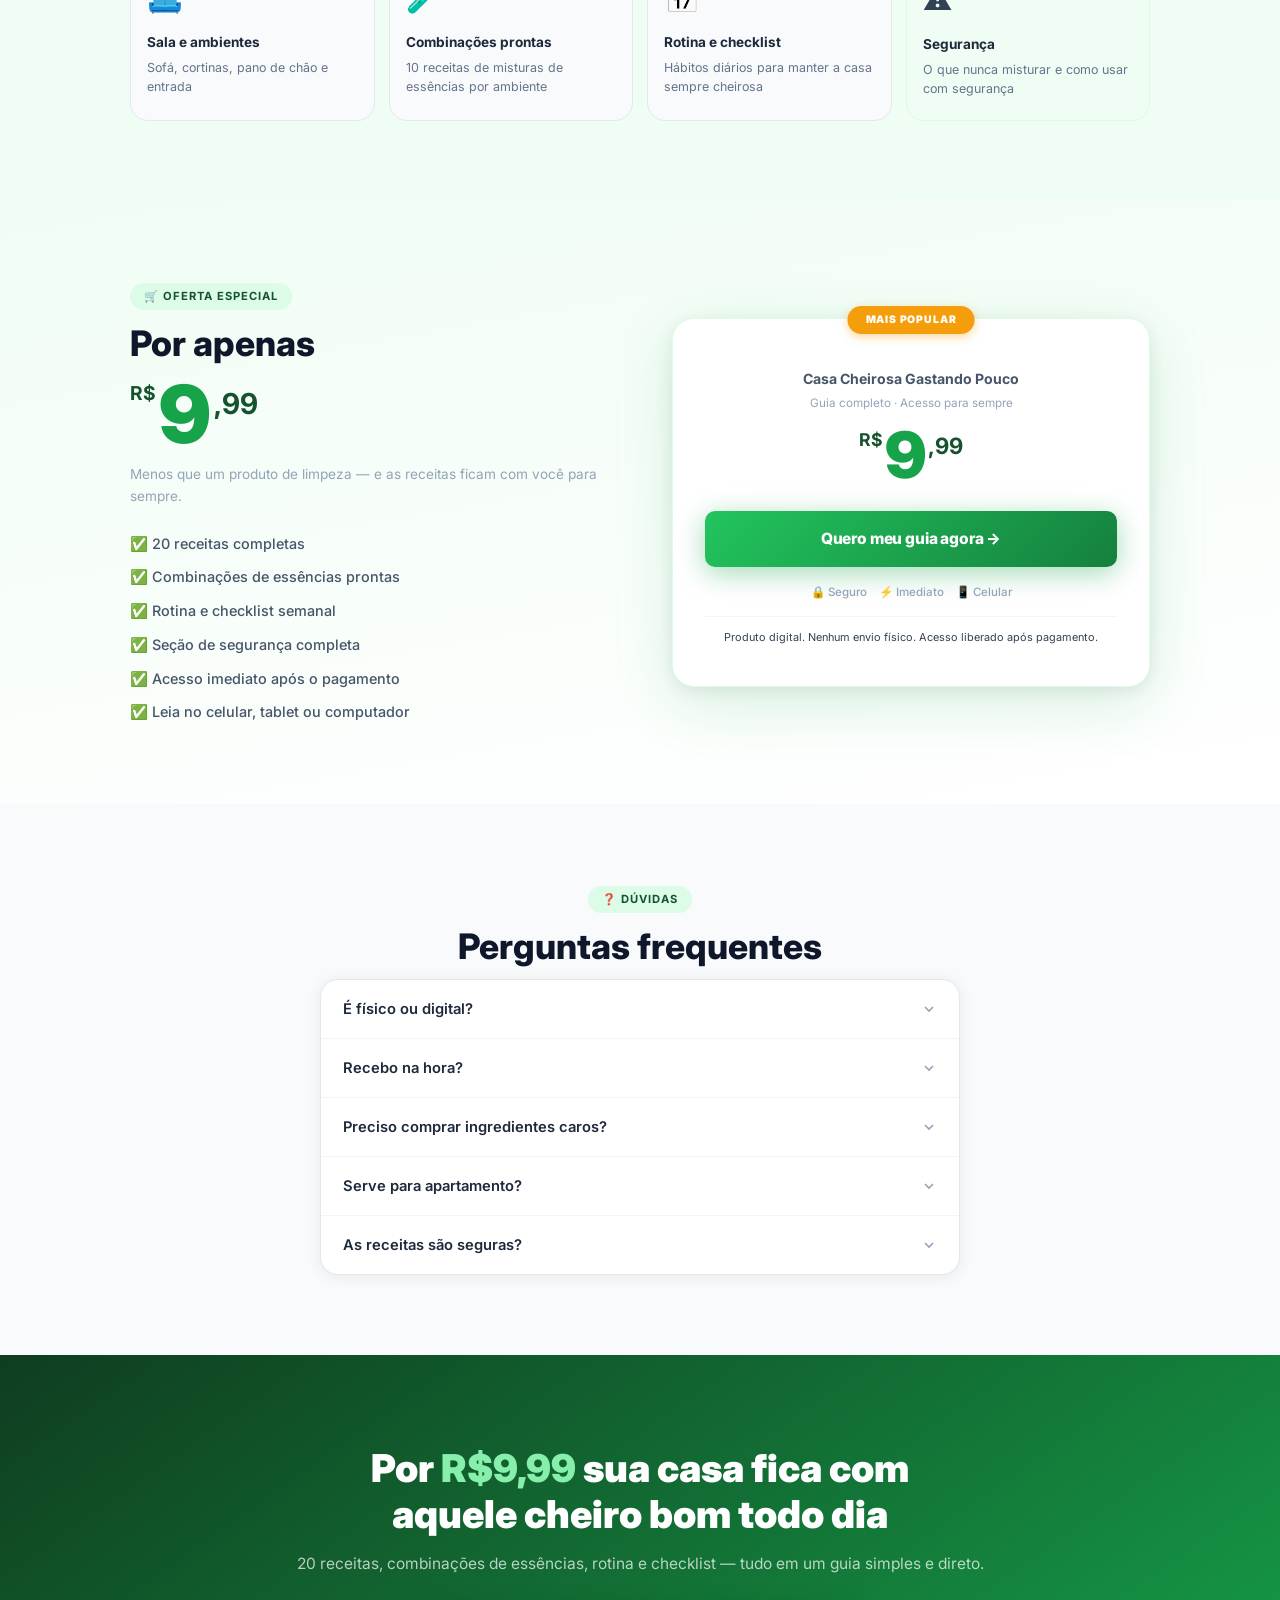
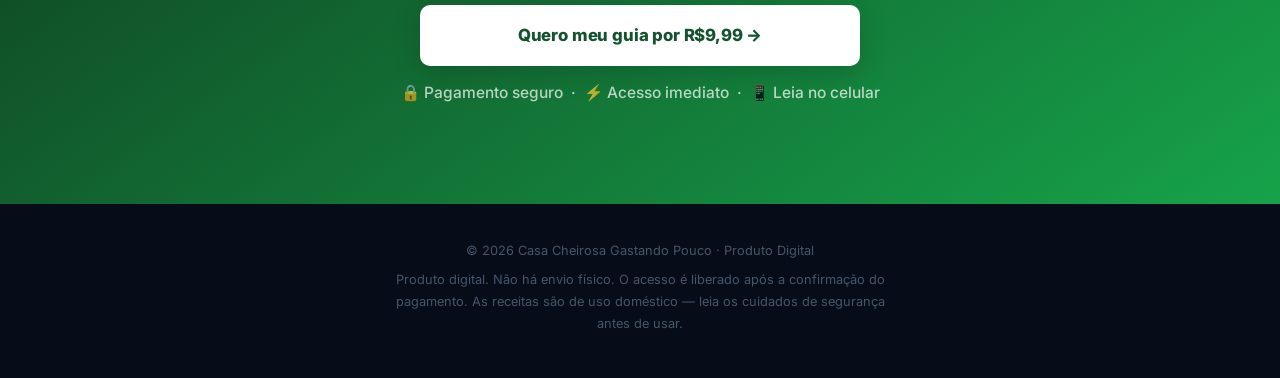
==== commit c10f9d5a: "Add files via upload" ====
--- a/index.html
+++ b/index.html
@@ -1,236 +1,180 @@
-<!DOCTYPE html>
-<html lang="pt-BR">
-<head>
-  <meta charset="UTF-8"/>
-  <meta name="viewport" content="width=device-width, initial-scale=1.0"/>
-  <title>Casa Cheirosa Gastando Pouco</title>
-  <meta name="description" content="20 receitas caseiras para deixar sua casa cheirosa gastando pouco. Banheiro, quarto, cozinha, sala e muito mais."/>
-  <link rel="preconnect" href="https://fonts.googleapis.com"/>
-  <link rel="preconnect" href="https://fonts.gstatic.com" crossorigin/>
-  <link href="https://fonts.googleapis.com/css2?family=Inter:wght@400;500;600;700;800;900&display=swap" rel="stylesheet"/>
-  <link rel="stylesheet" href="style.css"/>
-  <script>
-    !function(f,b,e,v,n,t,s){if(f.fbq)return;n=f.fbq=function(){n.callMethod?
-    n.callMethod.apply(n,arguments):n.queue.push(arguments)};if(!f._fbq)f._fbq=n;
-    n.push=n;n.loaded=!0;n.version='2.0';n.queue=[];t=b.createElement(e);t.async=!0;
-    t.src=v;s=b.getElementsByTagName(e)[0];s.parentNode.insertBefore(t,s)}(window,
-    document,'script','https://connect.facebook.net/en_US/fbevents.js');
-    fbq('init','1058206879624682');
-    fbq('track','PageView');
-  </script>
-</head>
-<body>
-
-<!-- HERO -->
-<section class="hero">
-  <div class="container">
-    <div class="hero-tag">
-      <span class="live-dot"></span> Acesso imediato após o pagamento
-    </div>
-    <h1>Sua casa pode ter aquele <span>cheiro de casa limpa</span> todos os dias</h1>
-    <p class="hero-sub">20 receitas caseiras simples com ingredientes baratos para banheiro, quarto, cozinha, sala e roupas de cama — passo a passo claro e seguro.</p>
-    <a href="https://pay.cakto.com.br/z6bmiye_926017" class="btn-cta" target="_blank" rel="noopener">
-      Quero meu guia por R$9,99 →
-    </a>
-    <p class="hero-trust">🔒 Pagamento seguro &nbsp;·&nbsp; ⚡ Acesso imediato &nbsp;·&nbsp; 📱 Leia no celular</p>
-
-    <div class="hero-badges">
-      <div class="badge-item"><span>🧴</span><p>Ingredientes baratos</p></div>
-      <div class="badge-item"><span>🏠</span><p>Todos os cômodos</p></div>
-      <div class="badge-item"><span>🛡️</span><p>Receitas seguras</p></div>
-      <div class="badge-item"><span>📋</span><p>Passo a passo</p></div>
-    </div>
-  </div>
-</section>
-
-<!-- DOR -->
-<section class="section-white">
-  <div class="container">
-    <div class="two-col">
-      <div class="col-text">
-        <p class="label red-label">😔 Você se identifica?</p>
-        <h2>Você limpa, mas o cheiro bom some rápido</h2>
-        <p>Não é falta de capricho. O banheiro fica cheiroso por pouco tempo, o quarto fica abafado, a cozinha absorve cheiro de comida — e os produtos do mercado estão cada vez mais caros e menos eficientes.</p>
-        <p><strong>É falta da receita certa.</strong> E é exatamente isso que o guia resolve.</p>
-      </div>
-      <div class="col-cards">
-        <div class="dor-card"><span>🚽</span><div><h4>Banheiro</h4><p>Cheiroso por pouco tempo. O mau cheiro volta mesmo com produto caro.</p></div></div>
-        <div class="dor-card"><span>🛏️</span><div><h4>Quarto</h4><p>Abafado e as roupas de cama perdem o frescor rápido demais.</p></div></div>
-        <div class="dor-card"><span>🍳</span><div><h4>Cozinha</h4><p>Cheiro de fritura que se espalha por toda a casa.</p></div></div>
-        <div class="dor-card"><span>💸</span><div><h4>Produtos caros</h4><p>Aromatizadores caros que duram pouco e não resolvem.</p></div></div>
-      </div>
-    </div>
-  </div>
-</section>
-
-<!-- SOLUÇÃO -->
-<section class="section-green-bg">
-  <div class="container">
-    <p class="label green-label">✨ A solução</p>
-    <h2>Um guia simples, barato e direto ao ponto</h2>
-    <p class="section-desc">O <strong>Casa Cheirosa Gastando Pouco</strong> tem 20 receitas práticas com ingredientes que você já tem em casa ou encontra no mercado por menos de R$10.</p>
-    <div class="sol-grid">
-      <div class="sol-item"><span>✓</span><p>Ingredientes simples e baratos — menos de R$10</p></div>
-      <div class="sol-item"><span>✓</span><p>Passo a passo claro para qualquer pessoa</p></div>
-      <div class="sol-item"><span>✓</span><p>Funciona em apartamento, casa ou quarto</p></div>
-      <div class="sol-item"><span>✓</span><p>Seção de segurança em cada receita</p></div>
-      <div class="sol-item"><span>✓</span><p>Cheiro que dura mais do que produto de mercado</p></div>
-      <div class="sol-item"><span>✓</span><p>Rotina e checklist para manter a casa sempre cheirosa</p></div>
-    </div>
-  </div>
-</section>
-
-<!-- CONTEÚDO -->
-<section class="section-white">
-  <div class="container center">
-    <p class="label">📦 O que está incluso</p>
-    <h2>Tudo que você recebe</h2>
-    <p class="section-desc">8 seções completas em um único guia digital.</p>
-    <div class="grid-4">
-      <div class="content-card"><div class="cc-icon">🚿</div><h4>Banheiro</h4><p>4 receitas para cheiro fresco o dia todo</p></div>
-      <div class="content-card"><div class="cc-icon">🛏️</div><h4>Quarto e cama</h4><p>Água de lençol, sachê, spray de travesseiro</p></div>
-      <div class="content-card"><div class="cc-icon">🍋</div><h4>Cozinha</h4><p>Pia, geladeira, panela aromática e lixeira</p></div>
-      <div class="content-card"><div class="cc-icon">🌸</div><h4>Aromatizadores</h4><p>Com palitos, sal grosso e cascas naturais</p></div>
-      <div class="content-card"><div class="cc-icon">🛋️</div><h4>Sala e ambientes</h4><p>Sofá, cortinas, pano de chão e entrada</p></div>
-      <div class="content-card"><div class="cc-icon">📅</div><h4>Rotina semanal</h4><p>Checklist diário, semanal e mensal</p></div>
-      <div class="content-card"><div class="cc-icon">🛒</div><h4>Lista de compras</h4><p>Ingredientes baratos e onde encontrar</p></div>
-      <div class="content-card cc-destaque"><div class="cc-icon">⚠️</div><h4>Segurança</h4><p>O que nunca misturar e como usar com segurança</p></div>
-    </div>
-  </div>
-</section>
-
-<!-- POR QUE FUNCIONA -->
-<section class="section-dark">
-  <div class="container center">
-    <p class="label label-light">💡 Por que funciona</p>
-    <h2 class="white">Ingredientes que as avós já usavam</h2>
-    <p class="section-desc light">Antes dos produtos de prateleira, as casas eram cheirosas com o que tinha na despensa.</p>
-    <div class="grid-4">
-      <div class="why-card"><span>🧂</span><h4>Bicarbonato</h4><p>Neutraliza odores na fonte — não só mascara o cheiro.</p></div>
-      <div class="why-card"><span>🍋</span><h4>Limão e vinagre</h4><p>Eliminam bactérias. Após evaporar, só limpeza fica.</p></div>
-      <div class="why-card"><span>🌿</span><h4>Óleos essenciais</h4><p>Perfumam de forma duradoura. Usados em hotéis e spas.</p></div>
-      <div class="why-card"><span>💧</span><h4>Álcool + água</h4><p>Base de todo aromatizador profissional. Barato e eficiente.</p></div>
-    </div>
-    <div class="why-note">💚 Tudo que está no guia você acha no mercado da esquina por menos de R$10.</div>
-  </div>
-</section>
-
-<!-- SEGURANÇA -->
-<section class="section-white">
-  <div class="container">
-    <div class="safety-block">
-      <div class="safety-left">
-        <span class="safety-emoji">🛡️</span>
-      </div>
-      <div class="safety-right">
-        <p class="label red-label">⚠️ Importante</p>
-        <h2>Segurança em primeiro lugar</h2>
-        <p>Misturar produtos de limpeza sem saber pode ser perigoso. O guia tem uma seção dedicada a explicar o que nunca deve ser misturado e o motivo de cada cuidado — para que sua casa seja limpa, cheirosa e segura.</p>
-        <div class="pill-row">
-          <span class="pill-no">❌ Água sanitária + vinagre</span>
-          <span class="pill-no">❌ Água sanitária + amônia</span>
-          <span class="pill-no">❌ Água sanitária + álcool</span>
-          <span class="pill-yes">✅ Receitas orientadas e seguras</span>
-        </div>
-      </div>
-    </div>
-  </div>
-</section>
-
-<!-- PREÇO -->
-<section class="section-price" id="comprar">
-  <div class="container">
-    <div class="price-box">
-      <div class="price-left">
-        <p class="label green-label">🛒 Oferta especial</p>
-        <h2>Por apenas</h2>
-        <div class="price-num">
-          <span class="p-rs">R$</span><span class="p-int">9</span><span class="p-dec">,99</span>
-        </div>
-        <p class="price-obs">Menos que um produto de limpeza no mercado — e as receitas ficam com você para sempre.</p>
-        <ul class="price-list">
-          <li>✅ 20 receitas completas</li>
-          <li>✅ Rotina e checklist semanal</li>
-          <li>✅ Lista de ingredientes baratos</li>
-          <li>✅ Seção de segurança completa</li>
-          <li>✅ Acesso imediato após o pagamento</li>
-          <li>✅ Leia no celular, tablet ou computador</li>
-        </ul>
-      </div>
-      <div class="price-right">
-        <div class="price-card">
-          <div class="pc-top">MAIS POPULAR</div>
-          <p class="pc-title">Casa Cheirosa Gastando Pouco</p>
-          <p class="pc-sub">Guia completo · Acesso para sempre</p>
-          <div class="pc-valor">
-            <span>R$</span><strong>9</strong><span>,99</span>
-          </div>
-          <a href="https://pay.cakto.com.br/z6bmiye_926017" class="btn-cta btn-cta-card" target="_blank" rel="noopener">
-            Quero meu guia agora →
-          </a>
-          <div class="pc-selos">
-            <span>🔒 Seguro</span>
-            <span>⚡ Imediato</span>
-            <span>📱 Celular</span>
-          </div>
-          <p class="pc-nota">Produto digital. Nenhum envio físico. Acesso liberado após pagamento.</p>
-        </div>
-      </div>
-    </div>
-  </div>
-</section>
-
-<!-- FAQ -->
-<section class="section-faq">
-  <div class="container center">
-    <p class="label">❓ Dúvidas</p>
-    <h2>Perguntas frequentes</h2>
-    <div class="faq-wrap">
-      <div class="faq-item">
-        <button class="faq-btn" aria-expanded="false">É físico ou digital?<svg viewBox="0 0 24 24" fill="none" stroke="currentColor" stroke-width="2.5"><polyline points="6 9 12 15 18 9"/></svg></button>
-        <div class="faq-body" hidden><p>100% digital. Nada é enviado. Você recebe o acesso imediatamente após a compra, para ler no celular, tablet ou computador.</p></div>
-      </div>
-      <div class="faq-item">
-        <button class="faq-btn" aria-expanded="false">Recebo na hora?<svg viewBox="0 0 24 24" fill="none" stroke="currentColor" stroke-width="2.5"><polyline points="6 9 12 15 18 9"/></svg></button>
-        <div class="faq-body" hidden><p>Sim. O acesso é liberado imediatamente após a confirmação do pagamento.</p></div>
-      </div>
-      <div class="faq-item">
-        <button class="faq-btn" aria-expanded="false">Preciso comprar ingredientes caros?<svg viewBox="0 0 24 24" fill="none" stroke="currentColor" stroke-width="2.5"><polyline points="6 9 12 15 18 9"/></svg></button>
-        <div class="faq-body" hidden><p>Não. Os ingredientes são simples e fáceis de encontrar em qualquer mercadinho, normalmente por menos de R$10.</p></div>
-      </div>
-      <div class="faq-item">
-        <button class="faq-btn" aria-expanded="false">Serve para apartamento?<svg viewBox="0 0 24 24" fill="none" stroke="currentColor" stroke-width="2.5"><polyline points="6 9 12 15 18 9"/></svg></button>
-        <div class="faq-body" hidden><p>Sim. As receitas funcionam em apartamento, casa, quarto ou quitinete — qualquer tipo de espaço.</p></div>
-      </div>
-      <div class="faq-item">
-        <button class="faq-btn" aria-expanded="false">As receitas são seguras para crianças e pets?<svg viewBox="0 0 24 24" fill="none" stroke="currentColor" stroke-width="2.5"><polyline points="6 9 12 15 18 9"/></svg></button>
-        <div class="faq-body" hidden><p>O guia tem uma seção de segurança explicando quais produtos nunca devem ser misturados. Sempre recomendamos ler os cuidados antes de usar.</p></div>
-      </div>
-    </div>
-  </div>
-</section>
-
-<!-- CTA FINAL -->
-<section class="section-final">
-  <div class="container center">
-    <h2>Por <span>R$9,99</span> sua casa fica com aquele cheiro bom todo dia</h2>
-    <p>20 receitas, rotina, checklist e segurança — tudo em um guia simples e direto.</p>
-    <a href="https://pay.cakto.com.br/z6bmiye_926017" class="btn-cta btn-final" target="_blank" rel="noopener">
-      Quero meu guia por R$9,99 →
-    </a>
-    <p class="final-trust">🔒 Pagamento seguro &nbsp;·&nbsp; ⚡ Acesso imediato &nbsp;·&nbsp; 📱 Leia no celular</p>
-  </div>
-</section>
-
-<!-- FOOTER -->
-<footer class="footer">
-  <div class="container center">
-    <p>© 2026 Casa Cheirosa Gastando Pouco · Produto Digital</p>
-    <p class="footer-obs">Produto digital. Não há envio físico. O acesso é liberado após a confirmação do pagamento. As receitas são de uso doméstico — leia os cuidados de segurança antes de usar.</p>
-  </div>
-</footer>
-
-<script src="script.js"></script>
-</body>
-</html>
-
+<!DOCTYPE html>
+<html lang="pt-BR">
+<head>
+  <meta charset="UTF-8"/>
+  <meta name="viewport" content="width=device-width, initial-scale=1.0"/>
+  <title>Casa Cheirosa Gastando Pouco</title>
+  <meta name="description" content="20 receitas caseiras para deixar sua casa cheirosa gastando pouco. Banheiro, quarto, cozinha, sala e muito mais."/>
+  <link rel="preconnect" href="https://fonts.googleapis.com"/>
+  <link rel="preconnect" href="https://fonts.gstatic.com" crossorigin/>
+  <link href="https://fonts.googleapis.com/css2?family=Inter:wght@400;500;600;700;800;900&display=swap" rel="stylesheet"/>
+  <link rel="stylesheet" href="style.css"/>
+  <script>
+    !function(f,b,e,v,n,t,s){if(f.fbq)return;n=f.fbq=function(){n.callMethod?
+    n.callMethod.apply(n,arguments):n.queue.push(arguments)};if(!f._fbq)f._fbq=n;
+    n.push=n;n.loaded=!0;n.version='2.0';n.queue=[];t=b.createElement(e);t.async=!0;
+    t.src=v;s=b.getElementsByTagName(e)[0];s.parentNode.insertBefore(t,s)}(window,
+    document,'script','https://connect.facebook.net/en_US/fbevents.js');
+    fbq('init','1058206879624682');
+    fbq('track','PageView');
+  </script>
+</head>
+<body>
+
+<!-- ░░ HERO ░░ -->
+<section class="hero">
+  <div class="container">
+    <div class="hero-tag">
+      <span class="live-dot"></span> Acesso imediato após o pagamento
+    </div>
+    <h1>Sua casa pode ter aquele <span>cheiro de casa limpa</span> todos os dias</h1>
+    <p class="hero-sub">20 receitas caseiras com ingredientes baratos para banheiro, quarto, cozinha, sala e roupas de cama — passo a passo claro e seguro.</p>
+    <a href="https://pay.cakto.com.br/z6bmiye_926017" class="btn-cta" target="_blank" rel="noopener">
+      Quero meu guia por R$9,99 →
+    </a>
+    <p class="hero-trust">🔒 Pagamento seguro &nbsp;·&nbsp; ⚡ Acesso imediato &nbsp;·&nbsp; 📱 Leia no celular</p>
+  </div>
+</section>
+
+<!-- ░░ DOR + SOLUÇÃO ░░ -->
+<section class="section-white">
+  <div class="container">
+    <div class="two-col">
+      <div class="col-text">
+        <p class="label red-label">😔 Soa familiar?</p>
+        <h2>Você limpa, mas o cheiro bom some rápido</h2>
+        <p>Banheiro que volta a cheirar mal, quarto abafado, cozinha que pega cheiro de comida — e os produtos do mercado cada vez mais caros e menos eficientes.</p>
+        <p><strong>Não é falta de capricho. É falta da receita certa.</strong></p>
+
+        <div class="sol-grid" style="margin-top:20px">
+          <div class="sol-item"><span>✓</span><p>Ingredientes que custam menos de R$10</p></div>
+          <div class="sol-item"><span>✓</span><p>Passo a passo para qualquer pessoa</p></div>
+          <div class="sol-item"><span>✓</span><p>Funciona em apartamento, casa ou quarto</p></div>
+          <div class="sol-item"><span>✓</span><p>Seção de segurança em cada receita</p></div>
+        </div>
+      </div>
+
+      <div class="col-cards">
+        <div class="dor-card"><span>🚿</span><div><h4>Banheiro</h4><p>4 receitas para cheiro fresco o dia todo</p></div></div>
+        <div class="dor-card"><span>🛏️</span><div><h4>Quarto e cama</h4><p>Água de lençol, sachê e spray de travesseiro</p></div></div>
+        <div class="dor-card"><span>🍋</span><div><h4>Cozinha</h4><p>Pia, geladeira e panela aromática</p></div></div>
+        <div class="dor-card"><span>🌸</span><div><h4>Aromatizadores + Sala</h4><p>Difusor, sofá, cortinas e entrada</p></div></div>
+      </div>
+    </div>
+  </div>
+</section>
+
+<!-- ░░ O QUE ESTÁ INCLUSO ░░ -->
+<section class="section-green-bg">
+  <div class="container center">
+    <p class="label green-label">📦 O que você recebe</p>
+    <h2>Tudo em um único guia</h2>
+    <div class="grid-4" style="margin-top:32px">
+      <div class="content-card"><div class="cc-icon">🚿</div><h4>Banheiro</h4><p>4 receitas para cheiro fresco o dia todo</p></div>
+      <div class="content-card"><div class="cc-icon">🛏️</div><h4>Quarto e cama</h4><p>Água de lençol, sachê e spray de travesseiro</p></div>
+      <div class="content-card"><div class="cc-icon">🍋</div><h4>Cozinha</h4><p>Pia, geladeira, panela aromática e lixeira</p></div>
+      <div class="content-card"><div class="cc-icon">🌸</div><h4>Aromatizadores</h4><p>Difusor, sal grosso e cascas naturais</p></div>
+      <div class="content-card"><div class="cc-icon">🛋️</div><h4>Sala e ambientes</h4><p>Sofá, cortinas, pano de chão e entrada</p></div>
+      <div class="content-card"><div class="cc-icon">🧪</div><h4>Combinações prontas</h4><p>10 receitas de misturas de essências por ambiente</p></div>
+      <div class="content-card"><div class="cc-icon">📅</div><h4>Rotina e checklist</h4><p>Hábitos diários para manter a casa sempre cheirosa</p></div>
+      <div class="content-card cc-destaque"><div class="cc-icon">⚠️</div><h4>Segurança</h4><p>O que nunca misturar e como usar com segurança</p></div>
+    </div>
+  </div>
+</section>
+
+<!-- ░░ PREÇO ░░ -->
+<section class="section-price" id="comprar">
+  <div class="container">
+    <div class="price-box">
+      <div class="price-left">
+        <p class="label green-label">🛒 Oferta especial</p>
+        <h2>Por apenas</h2>
+        <div class="price-num">
+          <span class="p-rs">R$</span><span class="p-int">9</span><span class="p-dec">,99</span>
+        </div>
+        <p class="price-obs">Menos que um produto de limpeza — e as receitas ficam com você para sempre.</p>
+        <ul class="price-list">
+          <li>✅ 20 receitas completas</li>
+          <li>✅ Combinações de essências prontas</li>
+          <li>✅ Rotina e checklist semanal</li>
+          <li>✅ Seção de segurança completa</li>
+          <li>✅ Acesso imediato após o pagamento</li>
+          <li>✅ Leia no celular, tablet ou computador</li>
+        </ul>
+      </div>
+      <div class="price-right">
+        <div class="price-card">
+          <div class="pc-top">MAIS POPULAR</div>
+          <p class="pc-title">Casa Cheirosa Gastando Pouco</p>
+          <p class="pc-sub">Guia completo · Acesso para sempre</p>
+          <div class="pc-valor">
+            <span>R$</span><strong>9</strong><span>,99</span>
+          </div>
+          <a href="https://pay.cakto.com.br/z6bmiye_926017" class="btn-cta btn-cta-card" target="_blank" rel="noopener">
+            Quero meu guia agora →
+          </a>
+          <div class="pc-selos">
+            <span>🔒 Seguro</span>
+            <span>⚡ Imediato</span>
+            <span>📱 Celular</span>
+          </div>
+          <p class="pc-nota">Produto digital. Nenhum envio físico. Acesso liberado após pagamento.</p>
+        </div>
+      </div>
+    </div>
+  </div>
+</section>
+
+<!-- ░░ FAQ ░░ -->
+<section class="section-faq">
+  <div class="container center">
+    <p class="label">❓ Dúvidas</p>
+    <h2>Perguntas frequentes</h2>
+    <div class="faq-wrap">
+      <div class="faq-item">
+        <button class="faq-btn" aria-expanded="false">É físico ou digital?<svg viewBox="0 0 24 24" fill="none" stroke="currentColor" stroke-width="2.5"><polyline points="6 9 12 15 18 9"/></svg></button>
+        <div class="faq-body" hidden><p>100% digital. Nada é enviado. Você recebe o acesso imediatamente após a compra, para ler no celular, tablet ou computador.</p></div>
+      </div>
+      <div class="faq-item">
+        <button class="faq-btn" aria-expanded="false">Recebo na hora?<svg viewBox="0 0 24 24" fill="none" stroke="currentColor" stroke-width="2.5"><polyline points="6 9 12 15 18 9"/></svg></button>
+        <div class="faq-body" hidden><p>Sim. O acesso é liberado imediatamente após a confirmação do pagamento.</p></div>
+      </div>
+      <div class="faq-item">
+        <button class="faq-btn" aria-expanded="false">Preciso comprar ingredientes caros?<svg viewBox="0 0 24 24" fill="none" stroke="currentColor" stroke-width="2.5"><polyline points="6 9 12 15 18 9"/></svg></button>
+        <div class="faq-body" hidden><p>Não. Os ingredientes são simples e fáceis de encontrar em qualquer mercadinho, normalmente por menos de R$10.</p></div>
+      </div>
+      <div class="faq-item">
+        <button class="faq-btn" aria-expanded="false">Serve para apartamento?<svg viewBox="0 0 24 24" fill="none" stroke="currentColor" stroke-width="2.5"><polyline points="6 9 12 15 18 9"/></svg></button>
+        <div class="faq-body" hidden><p>Sim. As receitas funcionam em apartamento, casa, quarto ou quitinete.</p></div>
+      </div>
+      <div class="faq-item">
+        <button class="faq-btn" aria-expanded="false">As receitas são seguras?<svg viewBox="0 0 24 24" fill="none" stroke="currentColor" stroke-width="2.5"><polyline points="6 9 12 15 18 9"/></svg></button>
+        <div class="faq-body" hidden><p>O guia tem uma seção de segurança explicando quais produtos nunca devem ser misturados e os cuidados de cada receita.</p></div>
+      </div>
+    </div>
+  </div>
+</section>
+
+<!-- ░░ CTA FINAL ░░ -->
+<section class="section-final">
+  <div class="container center">
+    <h2>Por <span>R$9,99</span> sua casa fica com aquele cheiro bom todo dia</h2>
+    <p>20 receitas, combinações de essências, rotina e checklist — tudo em um guia simples e direto.</p>
+    <a href="https://pay.cakto.com.br/z6bmiye_926017" class="btn-cta btn-final" target="_blank" rel="noopener">
+      Quero meu guia por R$9,99 →
+    </a>
+    <p class="final-trust">🔒 Pagamento seguro &nbsp;·&nbsp; ⚡ Acesso imediato &nbsp;·&nbsp; 📱 Leia no celular</p>
+  </div>
+</section>
+
+<!-- ░░ FOOTER ░░ -->
+<footer class="footer">
+  <div class="container center">
+    <p>© 2026 Casa Cheirosa Gastando Pouco · Produto Digital</p>
+    <p class="footer-obs">Produto digital. Não há envio físico. O acesso é liberado após a confirmação do pagamento. As receitas são de uso doméstico — leia os cuidados de segurança antes de usar.</p>
+  </div>
+</footer>
+
+<script src="script.js"></script>
+</body>
+</html>
--- a/style.css
+++ b/style.css
@@ -1,533 +1,576 @@
-*, *::before, *::after { box-sizing: border-box; margin: 0; padding: 0; }
-
-:root {
-  --green:       #16a34a;
-  --green-dark:  #14532d;
-  --green-mid:   #22c55e;
-  --green-bg:    #f0fdf4;
-  --green-lt:    #dcfce7;
-  --amber:       #f59e0b;
-  --red:         #dc2626;
-  --red-bg:      #fef2f2;
-  --white:       #ffffff;
-  --g50:         #f8fafc;
-  --g100:        #f1f5f9;
-  --g200:        #e2e8f0;
-  --g400:        #94a3b8;
-  --g500:        #64748b;
-  --g600:        #475569;
-  --g700:        #334155;
-  --g800:        #1e293b;
-  --g900:        #0f172a;
-  --font:        'Inter', sans-serif;
-  --r:           10px;
-  --r-lg:        18px;
-  --sh:          0 2px 16px rgba(0,0,0,.07);
-  --sh-lg:       0 8px 40px rgba(0,0,0,.12);
-}
-
-html { scroll-behavior: smooth; }
-
-body {
-  font-family: var(--font);
-  color: var(--g700);
-  background: var(--white);
-  font-size: 16px;
-  line-height: 1.65;
-  -webkit-font-smoothing: antialiased;
-}
-
-a { text-decoration: none; color: inherit; }
-ul { list-style: none; }
-
-.container {
-  max-width: 1060px;
-  margin: 0 auto;
-  padding: 0 24px;
-}
-
-.center { text-align: center; }
-
-/* ── LABELS ── */
-.label {
-  display: inline-block;
-  font-size: .7rem;
-  font-weight: 700;
-  text-transform: uppercase;
-  letter-spacing: .09em;
-  background: var(--green-lt);
-  color: var(--green-dark);
-  padding: 4px 14px;
-  border-radius: 100px;
-  margin-bottom: 12px;
-}
-.green-label { background: var(--green-lt); color: var(--green-dark); }
-.red-label   { background: var(--red-bg); color: var(--red); }
-.label-light { background: rgba(255,255,255,.15); color: rgba(255,255,255,.85); }
-
-/* ── HEADINGS ── */
-h2 {
-  font-size: clamp(1.6rem, 3.5vw, 2.2rem);
-  font-weight: 800;
-  color: var(--g900);
-  line-height: 1.2;
-  margin-bottom: 12px;
-}
-h2.white { color: white; }
-
-.section-desc {
-  font-size: .97rem;
-  color: var(--g500);
-  max-width: 580px;
-  margin: 0 auto 40px;
-  line-height: 1.7;
-}
-.section-desc.light { color: rgba(255,255,255,.65); }
-
-/* ── BUTTON ── */
-.btn-cta {
-  display: inline-flex;
-  align-items: center;
-  justify-content: center;
-  background: linear-gradient(135deg, #22c55e, #15803d);
-  color: white;
-  font-family: var(--font);
-  font-size: 1.05rem;
-  font-weight: 800;
-  padding: 17px 40px;
-  border-radius: var(--r);
-  border: none;
-  cursor: pointer;
-  box-shadow: 0 6px 28px rgba(22,163,74,.4);
-  transition: transform .18s, box-shadow .18s;
-  letter-spacing: -.01em;
-  max-width: 440px;
-  width: 100%;
-  text-align: center;
-  margin-top: 20px;
-}
-.btn-cta:hover { transform: translateY(-3px); box-shadow: 0 12px 40px rgba(22,163,74,.5); }
-.btn-cta:active { transform: none; }
-
-/* ══════════════════
-   HERO
-══════════════════ */
-.hero {
-  background: linear-gradient(170deg, #f0fdf4 0%, #ffffff 60%);
-  padding: 72px 0 80px;
-  text-align: center;
-  position: relative;
-  overflow: hidden;
-}
-
-.hero::before {
-  content: '';
-  position: absolute;
-  inset: 0;
-  background-image: radial-gradient(circle, #dcfce7 1px, transparent 1px);
-  background-size: 28px 28px;
-  opacity: .5;
-  pointer-events: none;
-}
-
-.hero .container { position: relative; }
-
-.hero-tag {
-  display: inline-flex;
-  align-items: center;
-  gap: 8px;
-  font-size: .8rem;
-  font-weight: 600;
-  color: var(--g600);
-  background: white;
-  border: 1px solid var(--g200);
-  padding: 7px 16px;
-  border-radius: 100px;
-  margin-bottom: 28px;
-  box-shadow: var(--sh);
-}
-
-.live-dot {
-  width: 8px; height: 8px;
-  background: var(--green-mid);
-  border-radius: 50%;
-  flex-shrink: 0;
-  animation: pulse 1.8s ease-in-out infinite;
-}
-
-@keyframes pulse {
-  0%, 100% { box-shadow: 0 0 0 0 rgba(34,197,94,.5); }
-  50%       { box-shadow: 0 0 0 6px rgba(34,197,94,0); }
-}
-
-.hero h1 {
-  font-size: clamp(2rem, 5vw, 3.2rem);
-  font-weight: 900;
-  color: var(--g900);
-  line-height: 1.15;
-  max-width: 720px;
-  margin: 0 auto 18px;
-  letter-spacing: -.02em;
-}
-
-.hero h1 span { color: var(--green); }
-
-.hero-sub {
-  font-size: 1.05rem;
-  color: var(--g500);
-  max-width: 580px;
-  margin: 0 auto;
-  line-height: 1.75;
-}
-
-.hero-trust {
-  font-size: .75rem;
-  color: var(--g400);
-  margin-top: 12px;
-  font-weight: 500;
-}
-
-.hero-badges {
-  display: flex;
-  justify-content: center;
-  gap: 12px;
-  margin-top: 44px;
-  flex-wrap: wrap;
-}
-
-.badge-item {
-  display: flex;
-  align-items: center;
-  gap: 8px;
-  background: white;
-  border: 1px solid var(--g200);
-  border-radius: 100px;
-  padding: 8px 18px;
-  font-size: .82rem;
-  font-weight: 600;
-  color: var(--g700);
-  box-shadow: var(--sh);
-}
-.badge-item span { font-size: 1rem; }
-
-/* ══════════════════
-   SEÇÕES BASE
-══════════════════ */
-.section-white    { padding: 80px 0; background: var(--white); }
-.section-green-bg { padding: 80px 0; background: var(--green-bg); }
-.section-dark     { padding: 80px 0; background: linear-gradient(145deg, #0f3d20, #16a34a); }
-.section-price    { padding: 80px 0; background: linear-gradient(170deg, #f0fdf4, #ffffff); }
-.section-faq      { padding: 80px 0; background: var(--g50); }
-.section-final    { padding: 90px 0; background: linear-gradient(145deg, #0f3d20, #16a34a); }
-
-/* ══════════════════
-   DOR
-══════════════════ */
-.two-col {
-  display: grid;
-  grid-template-columns: 1fr 1fr;
-  gap: 64px;
-  align-items: start;
-}
-
-.col-text h2 { margin-bottom: 16px; }
-.col-text p  { font-size: .95rem; color: var(--g500); line-height: 1.75; margin-bottom: 12px; }
-.col-text p strong { color: var(--g700); }
-
-.col-cards { display: flex; flex-direction: column; gap: 12px; }
-
-.dor-card {
-  display: flex;
-  align-items: flex-start;
-  gap: 14px;
-  background: var(--g50);
-  border: 1px solid var(--g200);
-  border-radius: var(--r);
-  padding: 16px 18px;
-  transition: box-shadow .18s;
-}
-.dor-card:hover { box-shadow: var(--sh); }
-.dor-card > span { font-size: 1.6rem; flex-shrink: 0; margin-top: 2px; }
-.dor-card h4 { font-size: .88rem; font-weight: 700; color: var(--g800); margin-bottom: 3px; }
-.dor-card p  { font-size: .82rem; color: var(--g500); line-height: 1.5; }
-
-/* ══════════════════
-   SOLUÇÃO
-══════════════════ */
-.section-green-bg h2 { text-align: center; }
-.section-green-bg .section-desc { text-align: center; }
-
-.sol-grid {
-  display: grid;
-  grid-template-columns: 1fr 1fr;
-  gap: 12px;
-  max-width: 680px;
-  margin: 0 auto;
-}
-
-.sol-item {
-  display: flex;
-  align-items: flex-start;
-  gap: 10px;
-  background: white;
-  border-radius: var(--r);
-  padding: 14px 16px;
-  font-size: .88rem;
-  color: var(--g700);
-  line-height: 1.5;
-  border: 1px solid var(--green-lt);
-}
-.sol-item span { color: var(--green); font-weight: 700; flex-shrink: 0; margin-top: 1px; }
-
-/* ══════════════════
-   CONTEÚDO
-══════════════════ */
-.grid-4 {
-  display: grid;
-  grid-template-columns: repeat(4, 1fr);
-  gap: 14px;
-}
-
-.content-card {
-  background: var(--g50);
-  border: 1px solid var(--g200);
-  border-radius: var(--r-lg);
-  padding: 22px 16px;
-  text-align: left;
-  transition: all .18s;
-}
-.content-card:hover { background: var(--green-bg); border-color: var(--green-lt); transform: translateY(-2px); box-shadow: var(--sh); }
-.cc-destaque { background: var(--green-bg); border-color: var(--green-lt); border-top: 3px solid var(--green); }
-.cc-icon { font-size: 1.8rem; margin-bottom: 10px; }
-.content-card h4 { font-size: .85rem; font-weight: 700; color: var(--g800); margin-bottom: 5px; }
-.content-card p  { font-size: .78rem; color: var(--g500); line-height: 1.5; }
-
-/* ══════════════════
-   POR QUE FUNCIONA
-══════════════════ */
-.why-card {
-  background: rgba(255,255,255,.1);
-  border: 1px solid rgba(255,255,255,.15);
-  border-radius: var(--r-lg);
-  padding: 26px 18px;
-  text-align: left;
-  transition: background .18s;
-}
-.why-card:hover { background: rgba(255,255,255,.18); }
-.why-card > span { font-size: 2rem; display: block; margin-bottom: 10px; }
-.why-card h4 { font-size: .88rem; font-weight: 700; color: white; margin-bottom: 6px; }
-.why-card p  { font-size: .8rem; color: rgba(255,255,255,.7); line-height: 1.6; }
-
-.why-note {
-  display: inline-block;
-  background: rgba(255,255,255,.12);
-  border: 1px solid rgba(255,255,255,.2);
-  border-radius: 100px;
-  padding: 12px 28px;
-  font-size: .88rem;
-  font-weight: 600;
-  color: rgba(255,255,255,.9);
-  margin-top: 28px;
-}
-
-/* ══════════════════
-   SEGURANÇA
-══════════════════ */
-.safety-block {
-  display: flex;
-  align-items: flex-start;
-  gap: 28px;
-  background: var(--g50);
-  border: 1px solid var(--g200);
-  border-radius: var(--r-lg);
-  padding: 36px 40px;
-  max-width: 780px;
-  margin: 0 auto;
-}
-.safety-emoji { font-size: 3.5rem; display: block; margin-top: 4px; flex-shrink: 0; }
-.safety-right h2 { font-size: 1.4rem; margin-bottom: 10px; }
-.safety-right p  { font-size: .92rem; color: var(--g500); line-height: 1.75; margin-bottom: 18px; }
-
-.pill-row { display: flex; flex-wrap: wrap; gap: 8px; }
-.pill-no, .pill-yes {
-  font-size: .75rem;
-  font-weight: 600;
-  padding: 5px 14px;
-  border-radius: 100px;
-}
-.pill-no  { background: #fef2f2; color: #991b1b; border: 1px solid #fecaca; }
-.pill-yes { background: var(--green-bg); color: var(--green-dark); border: 1px solid var(--green-lt); }
-
-/* ══════════════════
-   PREÇO
-══════════════════ */
-.price-box {
-  display: grid;
-  grid-template-columns: 1fr 1fr;
-  gap: 64px;
-  align-items: center;
-}
-
-.price-left h2 { font-size: clamp(1.6rem, 3vw, 2.2rem); margin-bottom: 6px; }
-
-.price-num {
-  display: inline-flex;
-  align-items: flex-start;
-  gap: 3px;
-  line-height: 1;
-  margin: 4px 0 10px;
-}
-.p-rs  { font-size: 1.2rem; font-weight: 700; color: var(--green-dark); margin-top: 10px; }
-.p-int { font-size: 5rem; font-weight: 900; color: var(--green); line-height: 1; }
-.p-dec { font-size: 1.8rem; font-weight: 700; color: var(--green-dark); margin-top: 16px; }
-
-.price-obs { font-size: .85rem; color: var(--g400); margin-bottom: 24px; line-height: 1.6; }
-
-.price-list { display: flex; flex-direction: column; gap: 10px; }
-.price-list li { font-size: .9rem; color: var(--g600); font-weight: 500; }
-
-.price-card {
-  background: white;
-  border: 1.5px solid var(--green-lt);
-  border-radius: 22px;
-  padding: 40px 32px;
-  text-align: center;
-  position: relative;
-  box-shadow: 0 16px 60px rgba(22,163,74,.16), 0 4px 16px rgba(0,0,0,.07);
-}
-
-.pc-top {
-  position: absolute;
-  top: -13px; left: 50%; transform: translateX(-50%);
-  background: var(--amber);
-  color: white;
-  font-size: .65rem;
-  font-weight: 900;
-  letter-spacing: .08em;
-  padding: 5px 18px;
-  border-radius: 100px;
-  white-space: nowrap;
-  box-shadow: 0 3px 10px rgba(245,158,11,.4);
-}
-
-.pc-title { font-size: .88rem; font-weight: 700; color: var(--g600); margin-bottom: 3px; margin-top: 8px; }
-.pc-sub   { font-size: .73rem; color: var(--g400); margin-bottom: 10px; }
-
-.pc-valor {
-  display: inline-flex;
-  align-items: flex-start;
-  gap: 2px;
-  line-height: 1;
-  margin-bottom: 4px;
-}
-.pc-valor span  { font-size: 1.1rem; font-weight: 700; color: var(--green-dark); margin-top: 8px; }
-.pc-valor strong { font-size: 4rem; font-weight: 900; color: var(--green); line-height: 1; }
-.pc-valor span:last-child { font-size: 1.4rem; margin-top: 12px; }
-
-.btn-cta-card { max-width: 100%; font-size: .97rem; padding: 15px 20px; margin-bottom: 16px; }
-
-.pc-selos { display: flex; justify-content: center; gap: 12px; flex-wrap: wrap; margin-bottom: 14px; }
-.pc-selos span { font-size: .72rem; color: var(--g400); font-weight: 500; }
-
-.pc-nota { font-size: .68rem; color: var(--g300); line-height: 1.6; border-top: 1px solid var(--g100); padding-top: 12px; }
-
-/* ══════════════════
-   FAQ
-══════════════════ */
-.faq-wrap {
-  max-width: 640px;
-  margin: 0 auto;
-  text-align: left;
-  border: 1px solid var(--g200);
-  border-radius: var(--r-lg);
-  overflow: hidden;
-  background: white;
-  box-shadow: var(--sh);
-}
-
-.faq-item { border-bottom: 1px solid var(--g100); }
-.faq-item:last-child { border-bottom: none; }
-
-.faq-btn {
-  width: 100%;
-  background: none;
-  border: none;
-  font-family: var(--font);
-  font-size: .92rem;
-  font-weight: 600;
-  color: var(--g800);
-  padding: 20px 22px;
-  display: flex;
-  justify-content: space-between;
-  align-items: center;
-  gap: 14px;
-  cursor: pointer;
-  text-align: left;
-  transition: background .14s;
-}
-.faq-btn:hover { background: var(--g50); }
-.faq-btn[aria-expanded="true"] { background: var(--green-bg); color: var(--green-dark); }
-.faq-btn svg { width: 16px; height: 16px; flex-shrink: 0; color: var(--g400); transition: transform .22s; }
-.faq-btn[aria-expanded="true"] svg { transform: rotate(180deg); color: var(--green); }
-
-.faq-body { border-top: 1px solid var(--g100); }
-.faq-body p { padding: 16px 22px 20px; font-size: .88rem; color: var(--g500); line-height: 1.75; }
-
-/* ══════════════════
-   CTA FINAL
-══════════════════ */
-.section-final h2 {
-  font-size: clamp(1.6rem, 4vw, 2.4rem);
-  font-weight: 900;
-  color: white;
-  max-width: 600px;
-  margin: 0 auto 14px;
-  line-height: 1.2;
-}
-.section-final h2 span { color: #86efac; }
-.section-final p { font-size: .97rem; color: rgba(255,255,255,.7); margin-bottom: 8px; }
-
-.btn-final {
-  background: white;
-  color: var(--green-dark);
-  box-shadow: 0 6px 28px rgba(0,0,0,.18);
-  font-size: 1.05rem;
-}
-.btn-final:hover { box-shadow: 0 12px 40px rgba(0,0,0,.25); }
-
-.final-trust { font-size: .75rem; color: rgba(255,255,255,.5); margin-top: 14px; font-weight: 500; }
-
-/* ══════════════════
-   FOOTER
-══════════════════ */
-.footer { background: #060d18; padding: 36px 24px; }
-.footer p { font-size: .8rem; color: var(--g600); margin-bottom: 8px; }
-.footer-obs { font-size: .7rem; color: var(--g700); max-width: 520px; margin: 0 auto; line-height: 1.7; }
-
-/* ══════════════════
-   RESPONSIVE TABLET
-══════════════════ */
-@media (max-width: 860px) {
-  .two-col   { grid-template-columns: 1fr; gap: 40px; }
-  .grid-4    { grid-template-columns: repeat(2, 1fr); }
-  .sol-grid  { grid-template-columns: 1fr; }
-  .price-box { grid-template-columns: 1fr; gap: 40px; }
-}
-
-/* ══════════════════
-   RESPONSIVE MOBILE
-══════════════════ */
-@media (max-width: 540px) {
-  .hero { padding: 52px 0 60px; }
-  .hero h1 { font-size: 1.9rem; }
-  .top-banner img { max-height: 180px; object-position: center; }
-  .grid-4 { grid-template-columns: 1fr; }
-  .safety-block { flex-direction: column; padding: 28px 22px; }
-  .section-white, .section-green-bg, .section-dark,
-  .section-price, .section-faq, .section-final { padding: 60px 0; }
-  .price-card { padding: 32px 22px; }
-  .p-int { font-size: 4rem; }
-  .btn-cta { font-size: .95rem; padding: 15px 28px; }
-  .hero-badges { gap: 8px; }
-  .badge-item { font-size: .75rem; padding: 7px 14px; }
-}
+*, *::before, *::after { box-sizing: border-box; margin: 0; padding: 0; }
+
+:root {
+  --green:       #16a34a;
+  --green-dark:  #14532d;
+  --green-mid:   #22c55e;
+  --green-bg:    #f0fdf4;
+  --green-lt:    #dcfce7;
+  --amber:       #f59e0b;
+  --red:         #dc2626;
+  --red-bg:      #fef2f2;
+  --white:       #ffffff;
+  --g50:         #f8fafc;
+  --g100:        #f1f5f9;
+  --g200:        #e2e8f0;
+  --g400:        #94a3b8;
+  --g500:        #64748b;
+  --g600:        #475569;
+  --g700:        #334155;
+  --g800:        #1e293b;
+  --g900:        #0f172a;
+  --font:        'Inter', sans-serif;
+  --r:           10px;
+  --r-lg:        18px;
+  --sh:          0 2px 16px rgba(0,0,0,.07);
+  --sh-lg:       0 8px 40px rgba(0,0,0,.12);
+}
+
+html {
+  scroll-behavior: smooth;
+  overflow-x: hidden;
+}
+
+body {
+  font-family: var(--font);
+  color: var(--g700);
+  background: var(--white);
+  font-size: 16px;
+  line-height: 1.65;
+  -webkit-font-smoothing: antialiased;
+  overflow-x: hidden;
+  width: 100%;
+}
+
+a { text-decoration: none; color: inherit; }
+ul { list-style: none; }
+
+.container {
+  max-width: 1060px;
+  width: 100%;
+  margin: 0 auto;
+  padding: 0 20px;
+  box-sizing: border-box;
+}
+
+.center { text-align: center; }
+
+/* ── LABELS ── */
+.label {
+  display: inline-block;
+  font-size: .7rem;
+  font-weight: 700;
+  text-transform: uppercase;
+  letter-spacing: .09em;
+  background: var(--green-lt);
+  color: var(--green-dark);
+  padding: 4px 14px;
+  border-radius: 100px;
+  margin-bottom: 12px;
+}
+.green-label { background: var(--green-lt); color: var(--green-dark); }
+.red-label   { background: var(--red-bg); color: var(--red); }
+.label-light { background: rgba(255,255,255,.15); color: rgba(255,255,255,.85); }
+
+/* ── HEADINGS ── */
+h2 {
+  font-size: clamp(1.6rem, 3.5vw, 2.2rem);
+  font-weight: 800;
+  color: var(--g900);
+  line-height: 1.2;
+  margin-bottom: 12px;
+}
+h2.white { color: white; }
+
+.section-desc {
+  font-size: .97rem;
+  color: var(--g500);
+  max-width: 100%;
+  margin: 0 auto 40px;
+  line-height: 1.7;
+}
+.section-desc.light { color: rgba(255,255,255,.65); }
+
+/* ── BUTTON ── */
+.btn-cta {
+  display: inline-flex;
+  align-items: center;
+  justify-content: center;
+  background: linear-gradient(135deg, #22c55e, #15803d);
+  color: white;
+  font-family: var(--font);
+  font-size: 1.05rem;
+  font-weight: 800;
+  padding: 17px 40px;
+  border-radius: var(--r);
+  border: none;
+  cursor: pointer;
+  box-shadow: 0 6px 28px rgba(22,163,74,.4);
+  transition: transform .18s, box-shadow .18s;
+  letter-spacing: -.01em;
+  max-width: 440px;
+  width: 100%;
+  text-align: center;
+  margin-top: 20px;
+}
+.btn-cta:hover { transform: translateY(-3px); box-shadow: 0 12px 40px rgba(22,163,74,.5); }
+.btn-cta:active { transform: none; }
+
+/* ══════════════════
+   HERO
+══════════════════ */
+.hero {
+  background: linear-gradient(170deg, #f0fdf4 0%, #ffffff 60%);
+  padding: 72px 0 80px;
+  text-align: center;
+  position: relative;
+  width: 100%;
+}
+
+.hero::before {
+  content: '';
+  position: absolute;
+  top: 0; left: 0; right: 0; bottom: 0;
+  background-image: radial-gradient(circle, #dcfce7 1px, transparent 1px);
+  background-size: 28px 28px;
+  opacity: .5;
+  pointer-events: none;
+  overflow: hidden;
+}
+
+.hero .container { position: relative; }
+
+.hero-tag {
+  display: inline-flex;
+  align-items: center;
+  gap: 8px;
+  font-size: .8rem;
+  font-weight: 600;
+  color: var(--g600);
+  background: white;
+  border: 1px solid var(--g200);
+  padding: 7px 16px;
+  border-radius: 100px;
+  margin-bottom: 28px;
+  box-shadow: var(--sh);
+}
+
+.live-dot {
+  width: 8px; height: 8px;
+  background: var(--green-mid);
+  border-radius: 50%;
+  flex-shrink: 0;
+  animation: pulse 1.8s ease-in-out infinite;
+}
+
+@keyframes pulse {
+  0%, 100% { box-shadow: 0 0 0 0 rgba(34,197,94,.5); }
+  50%       { box-shadow: 0 0 0 6px rgba(34,197,94,0); }
+}
+
+.hero h1 {
+  font-size: clamp(1.8rem, 5vw, 3.2rem);
+  font-weight: 900;
+  color: var(--g900);
+  line-height: 1.2;
+  max-width: 100%;
+  margin: 0 auto 18px;
+  letter-spacing: -.02em;
+  word-break: break-word;
+}
+
+.hero h1 span { color: var(--green); }
+
+.hero-sub {
+  font-size: 1rem;
+  color: var(--g500);
+  max-width: 100%;
+  margin: 0 auto;
+  line-height: 1.75;
+}
+
+.hero-trust {
+  font-size: .75rem;
+  color: var(--g400);
+  margin-top: 12px;
+  font-weight: 500;
+  word-break: break-word;
+}
+
+.hero-badges {
+  display: flex;
+  justify-content: center;
+  gap: 12px;
+  margin-top: 44px;
+  flex-wrap: wrap;
+}
+
+.badge-item {
+  display: flex;
+  align-items: center;
+  gap: 8px;
+  background: white;
+  border: 1px solid var(--g200);
+  border-radius: 100px;
+  padding: 8px 18px;
+  font-size: .82rem;
+  font-weight: 600;
+  color: var(--g700);
+  box-shadow: var(--sh);
+}
+.badge-item span { font-size: 1rem; }
+
+/* ══════════════════
+   SEÇÕES BASE
+══════════════════ */
+.section-white    { padding: 80px 0; background: var(--white); }
+.section-green-bg { padding: 80px 0; background: var(--green-bg); }
+.section-dark     { padding: 80px 0; background: linear-gradient(145deg, #0f3d20, #16a34a); }
+.section-price    { padding: 80px 0; background: linear-gradient(170deg, #f0fdf4, #ffffff); }
+.section-faq      { padding: 80px 0; background: var(--g50); }
+.section-final    { padding: 90px 0; background: linear-gradient(145deg, #0f3d20, #16a34a); }
+
+/* ══════════════════
+   DOR
+══════════════════ */
+.two-col {
+  display: grid;
+  grid-template-columns: 1fr 1fr;
+  gap: 64px;
+  align-items: start;
+}
+
+.col-text h2 { margin-bottom: 16px; }
+.col-text p  { font-size: .95rem; color: var(--g500); line-height: 1.75; margin-bottom: 12px; }
+.col-text p strong { color: var(--g700); }
+
+.col-cards { display: flex; flex-direction: column; gap: 12px; }
+
+.dor-card {
+  display: flex;
+  align-items: flex-start;
+  gap: 14px;
+  background: var(--g50);
+  border: 1px solid var(--g200);
+  border-radius: var(--r);
+  padding: 16px 18px;
+  transition: box-shadow .18s;
+}
+.dor-card:hover { box-shadow: var(--sh); }
+.dor-card > span { font-size: 1.6rem; flex-shrink: 0; margin-top: 2px; }
+.dor-card h4 { font-size: .88rem; font-weight: 700; color: var(--g800); margin-bottom: 3px; }
+.dor-card p  { font-size: .82rem; color: var(--g500); line-height: 1.5; }
+
+/* ══════════════════
+   SOLUÇÃO
+══════════════════ */
+.section-green-bg h2 { text-align: center; }
+.section-green-bg .section-desc { text-align: center; }
+
+.sol-grid {
+  display: grid;
+  grid-template-columns: 1fr 1fr;
+  gap: 12px;
+  max-width: 680px;
+  margin: 0 auto;
+}
+
+.sol-item {
+  display: flex;
+  align-items: flex-start;
+  gap: 10px;
+  background: white;
+  border-radius: var(--r);
+  padding: 14px 16px;
+  font-size: .88rem;
+  color: var(--g700);
+  line-height: 1.5;
+  border: 1px solid var(--green-lt);
+}
+.sol-item span { color: var(--green); font-weight: 700; flex-shrink: 0; margin-top: 1px; }
+
+/* ══════════════════
+   CONTEÚDO
+══════════════════ */
+.grid-4 {
+  display: grid;
+  grid-template-columns: repeat(4, 1fr);
+  gap: 14px;
+}
+
+.content-card {
+  background: var(--g50);
+  border: 1px solid var(--g200);
+  border-radius: var(--r-lg);
+  padding: 22px 16px;
+  text-align: left;
+  transition: all .18s;
+}
+.content-card:hover { background: var(--green-bg); border-color: var(--green-lt); transform: translateY(-2px); box-shadow: var(--sh); }
+.cc-destaque { background: var(--green-bg); border-color: var(--green-lt); border-top: 3px solid var(--green); }
+.cc-icon { font-size: 1.8rem; margin-bottom: 10px; }
+.content-card h4 { font-size: .85rem; font-weight: 700; color: var(--g800); margin-bottom: 5px; }
+.content-card p  { font-size: .78rem; color: var(--g500); line-height: 1.5; }
+
+/* ══════════════════
+   POR QUE FUNCIONA
+══════════════════ */
+.why-card {
+  background: rgba(255,255,255,.1);
+  border: 1px solid rgba(255,255,255,.15);
+  border-radius: var(--r-lg);
+  padding: 26px 18px;
+  text-align: left;
+  transition: background .18s;
+}
+.why-card:hover { background: rgba(255,255,255,.18); }
+.why-card > span { font-size: 2rem; display: block; margin-bottom: 10px; }
+.why-card h4 { font-size: .88rem; font-weight: 700; color: white; margin-bottom: 6px; }
+.why-card p  { font-size: .8rem; color: rgba(255,255,255,.7); line-height: 1.6; }
+
+.why-note {
+  display: inline-block;
+  background: rgba(255,255,255,.12);
+  border: 1px solid rgba(255,255,255,.2);
+  border-radius: 100px;
+  padding: 12px 28px;
+  font-size: .88rem;
+  font-weight: 600;
+  color: rgba(255,255,255,.9);
+  margin-top: 28px;
+}
+
+/* ══════════════════
+   SEGURANÇA
+══════════════════ */
+.safety-block {
+  display: flex;
+  align-items: flex-start;
+  gap: 28px;
+  background: var(--g50);
+  border: 1px solid var(--g200);
+  border-radius: var(--r-lg);
+  padding: 36px 40px;
+  max-width: 780px;
+  margin: 0 auto;
+}
+.safety-emoji { font-size: 3.5rem; display: block; margin-top: 4px; flex-shrink: 0; }
+.safety-right h2 { font-size: 1.4rem; margin-bottom: 10px; }
+.safety-right p  { font-size: .92rem; color: var(--g500); line-height: 1.75; margin-bottom: 18px; }
+
+.pill-row { display: flex; flex-wrap: wrap; gap: 8px; }
+.pill-no, .pill-yes {
+  font-size: .75rem;
+  font-weight: 600;
+  padding: 5px 14px;
+  border-radius: 100px;
+}
+.pill-no  { background: #fef2f2; color: #991b1b; border: 1px solid #fecaca; }
+.pill-yes { background: var(--green-bg); color: var(--green-dark); border: 1px solid var(--green-lt); }
+
+/* ══════════════════
+   PREÇO
+══════════════════ */
+.price-box {
+  display: grid;
+  grid-template-columns: 1fr 1fr;
+  gap: 64px;
+  align-items: center;
+}
+
+.price-left h2 { font-size: clamp(1.6rem, 3vw, 2.2rem); margin-bottom: 6px; }
+
+.price-num {
+  display: inline-flex;
+  align-items: flex-start;
+  gap: 3px;
+  line-height: 1;
+  margin: 4px 0 10px;
+}
+.p-rs  { font-size: 1.2rem; font-weight: 700; color: var(--green-dark); margin-top: 10px; }
+.p-int { font-size: 5rem; font-weight: 900; color: var(--green); line-height: 1; }
+.p-dec { font-size: 1.8rem; font-weight: 700; color: var(--green-dark); margin-top: 16px; }
+
+.price-obs { font-size: .85rem; color: var(--g400); margin-bottom: 24px; line-height: 1.6; }
+
+.price-list { display: flex; flex-direction: column; gap: 10px; }
+.price-list li { font-size: .9rem; color: var(--g600); font-weight: 500; }
+
+.price-card {
+  background: white;
+  border: 1.5px solid var(--green-lt);
+  border-radius: 22px;
+  padding: 40px 32px;
+  text-align: center;
+  position: relative;
+  box-shadow: 0 16px 60px rgba(22,163,74,.16), 0 4px 16px rgba(0,0,0,.07);
+}
+
+.pc-top {
+  position: absolute;
+  top: -13px; left: 50%; transform: translateX(-50%);
+  background: var(--amber);
+  color: white;
+  font-size: .65rem;
+  font-weight: 900;
+  letter-spacing: .08em;
+  padding: 5px 18px;
+  border-radius: 100px;
+  white-space: nowrap;
+  box-shadow: 0 3px 10px rgba(245,158,11,.4);
+}
+
+.pc-title { font-size: .88rem; font-weight: 700; color: var(--g600); margin-bottom: 3px; margin-top: 8px; }
+.pc-sub   { font-size: .73rem; color: var(--g400); margin-bottom: 10px; }
+
+.pc-valor {
+  display: inline-flex;
+  align-items: flex-start;
+  gap: 2px;
+  line-height: 1;
+  margin-bottom: 4px;
+}
+.pc-valor span  { font-size: 1.1rem; font-weight: 700; color: var(--green-dark); margin-top: 8px; }
+.pc-valor strong { font-size: 4rem; font-weight: 900; color: var(--green); line-height: 1; }
+.pc-valor span:last-child { font-size: 1.4rem; margin-top: 12px; }
+
+.btn-cta-card { max-width: 100%; font-size: .97rem; padding: 15px 20px; margin-bottom: 16px; }
+
+.pc-selos { display: flex; justify-content: center; gap: 12px; flex-wrap: wrap; margin-bottom: 14px; }
+.pc-selos span { font-size: .72rem; color: var(--g400); font-weight: 500; }
+
+.pc-nota { font-size: .68rem; color: var(--g300); line-height: 1.6; border-top: 1px solid var(--g100); padding-top: 12px; }
+
+/* ══════════════════
+   FAQ
+══════════════════ */
+.faq-wrap {
+  max-width: 640px;
+  width: 100%;
+  margin: 0 auto;
+  text-align: left;
+  border: 1px solid var(--g200);
+  border-radius: var(--r-lg);
+  overflow: hidden;
+  background: white;
+  box-shadow: var(--sh);
+}
+
+.faq-item { border-bottom: 1px solid var(--g100); }
+.faq-item:last-child { border-bottom: none; }
+
+.faq-btn {
+  width: 100%;
+  background: none;
+  border: none;
+  font-family: var(--font);
+  font-size: .92rem;
+  font-weight: 600;
+  color: var(--g800);
+  padding: 20px 22px;
+  display: flex;
+  justify-content: space-between;
+  align-items: center;
+  gap: 14px;
+  cursor: pointer;
+  text-align: left;
+  transition: background .14s;
+}
+.faq-btn:hover { background: var(--g50); }
+.faq-btn[aria-expanded="true"] { background: var(--green-bg); color: var(--green-dark); }
+.faq-btn svg { width: 16px; height: 16px; flex-shrink: 0; color: var(--g400); transition: transform .22s; }
+.faq-btn[aria-expanded="true"] svg { transform: rotate(180deg); color: var(--green); }
+
+.faq-body { border-top: 1px solid var(--g100); }
+.faq-body p { padding: 16px 22px 20px; font-size: .88rem; color: var(--g500); line-height: 1.75; }
+
+/* ══════════════════
+   CTA FINAL
+══════════════════ */
+.section-final h2 {
+  font-size: clamp(1.6rem, 4vw, 2.4rem);
+  font-weight: 900;
+  color: white;
+  max-width: 600px;
+  margin: 0 auto 14px;
+  line-height: 1.2;
+}
+.section-final h2 span { color: #86efac; }
+.section-final p { font-size: .97rem; color: rgba(255,255,255,.7); margin-bottom: 8px; }
+
+.btn-final {
+  background: white;
+  color: var(--green-dark);
+  box-shadow: 0 6px 28px rgba(0,0,0,.18);
+  font-size: 1.05rem;
+}
+.btn-final:hover { box-shadow: 0 12px 40px rgba(0,0,0,.25); }
+
+.final-trust { font-size: .75rem; color: rgba(255,255,255,.5); margin-top: 14px; font-weight: 500; }
+
+/* ══════════════════
+   FOOTER
+══════════════════ */
+.footer { background: #060d18; padding: 36px 24px; }
+.footer p { font-size: .8rem; color: var(--g600); margin-bottom: 8px; }
+.footer-obs { font-size: .7rem; color: var(--g700); max-width: 520px; margin: 0 auto; line-height: 1.7; }
+
+/* ══════════════════
+   RESPONSIVE TABLET
+══════════════════ */
+@media (max-width: 860px) {
+  .two-col   { grid-template-columns: 1fr; gap: 32px; }
+  .grid-4    { grid-template-columns: repeat(2, 1fr); }
+  .sol-grid  { grid-template-columns: 1fr; }
+  .price-box { grid-template-columns: 1fr; gap: 36px; }
+}
+
+/* ══════════════════
+   RESPONSIVE MOBILE
+══════════════════ */
+@media (max-width: 540px) {
+  html, body { overflow-x: hidden; }
+
+  .hero { padding: 48px 0 56px; }
+  .hero h1 { font-size: 1.75rem; line-height: 1.2; word-break: break-word; }
+  .hero-sub { font-size: .93rem; word-break: break-word; }
+
+  .container { padding: 0 18px; }
+
+  .grid-4 { grid-template-columns: 1fr; }
+  .two-col { grid-template-columns: 1fr; gap: 28px; }
+  .sol-grid { grid-template-columns: 1fr; }
+
+  .safety-block { flex-direction: column; padding: 24px 18px; }
+
+  .section-white, .section-green-bg, .section-dark,
+  .section-price, .section-faq, .section-final { padding: 52px 0; }
+
+  .price-box { grid-template-columns: 1fr; gap: 28px; }
+  .price-card { padding: 28px 18px; }
+  .p-int { font-size: 4rem; }
+
+  .btn-cta {
+    font-size: .92rem;
+    padding: 15px 20px;
+    width: 100%;
+    max-width: 100%;
+  }
+
+  .hero-badges {
+    display: grid;
+    grid-template-columns: 1fr 1fr;
+    gap: 8px;
+  }
+  .badge-item { font-size: .78rem; padding: 8px 12px; }
+
+  h2 { font-size: 1.5rem; }
+
+  .faq-btn { font-size: .85rem; padding: 16px 16px; }
+  .faq-body p { padding: 12px 16px 16px; }
+
+  .hero-trust { font-size: .7rem; }
+
+  .dor-card { padding: 14px; }
+  .dor-card > span { font-size: 1.4rem; }
+}
